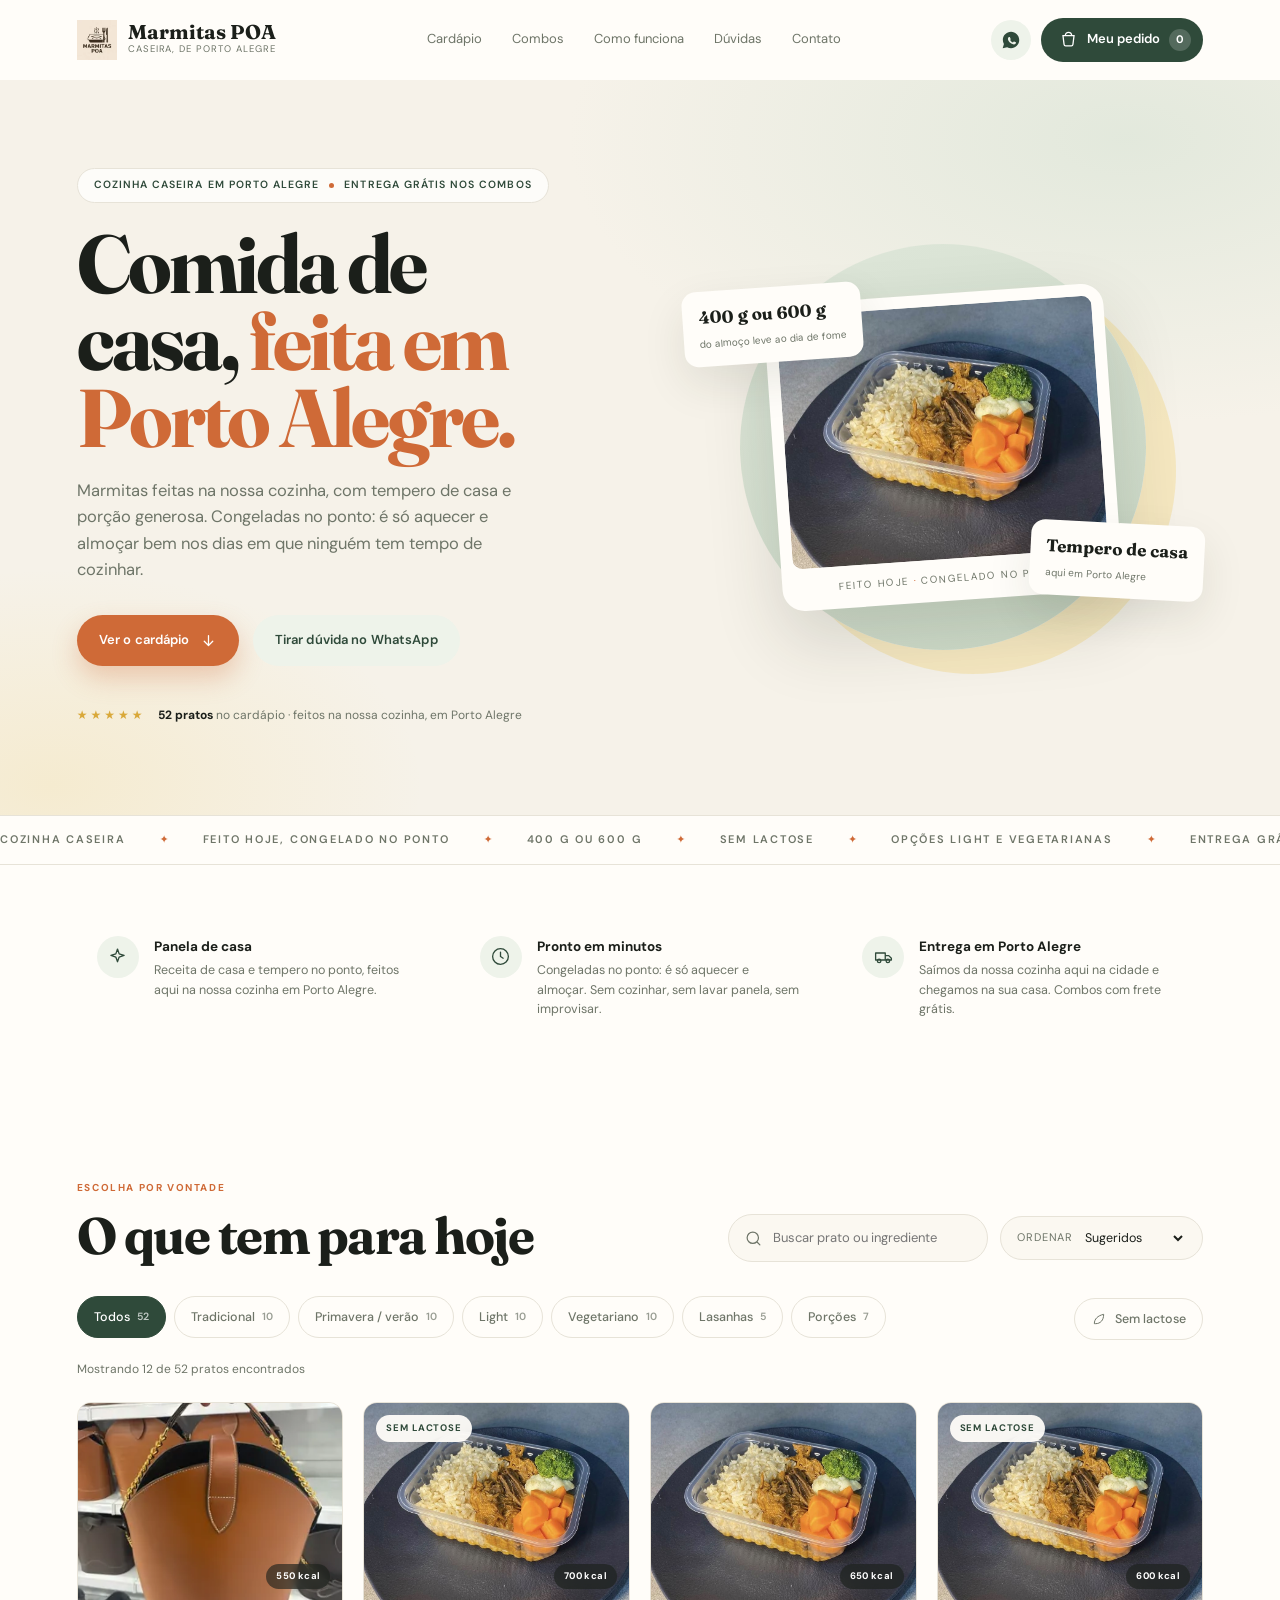
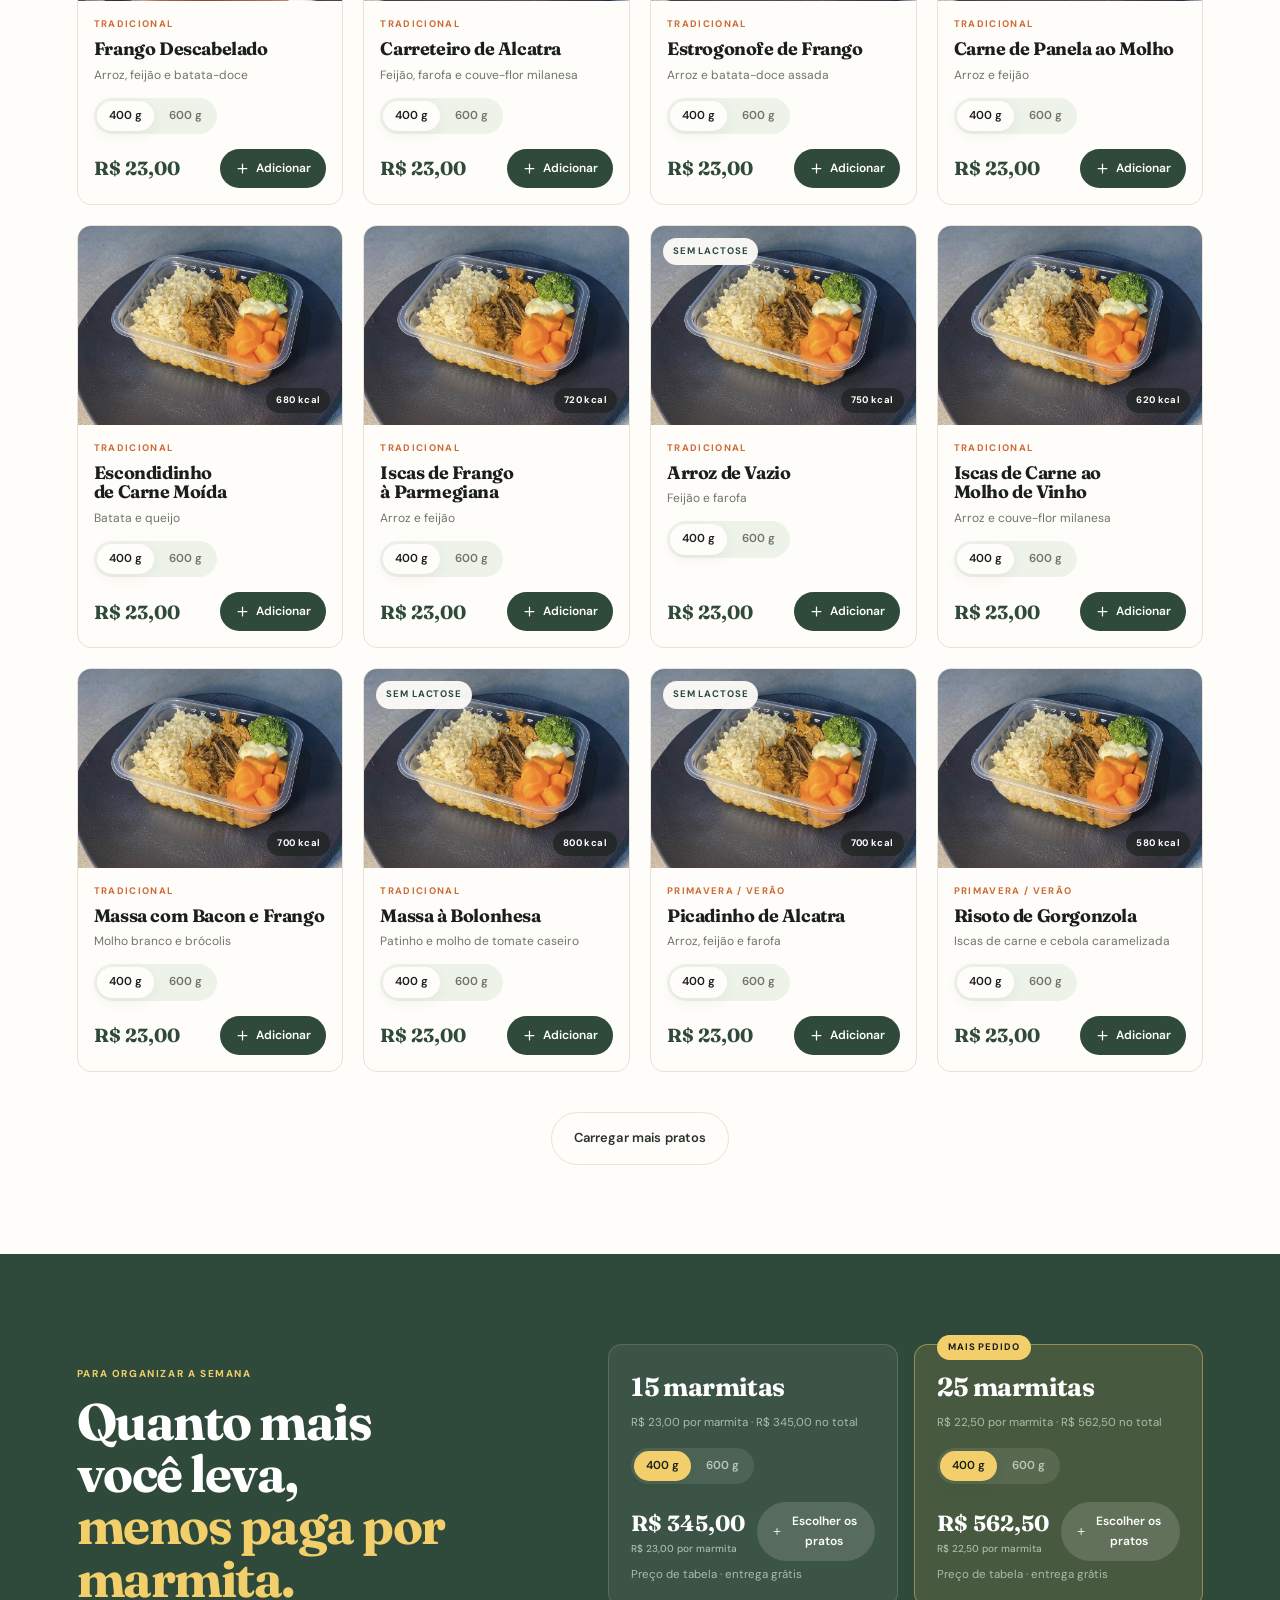
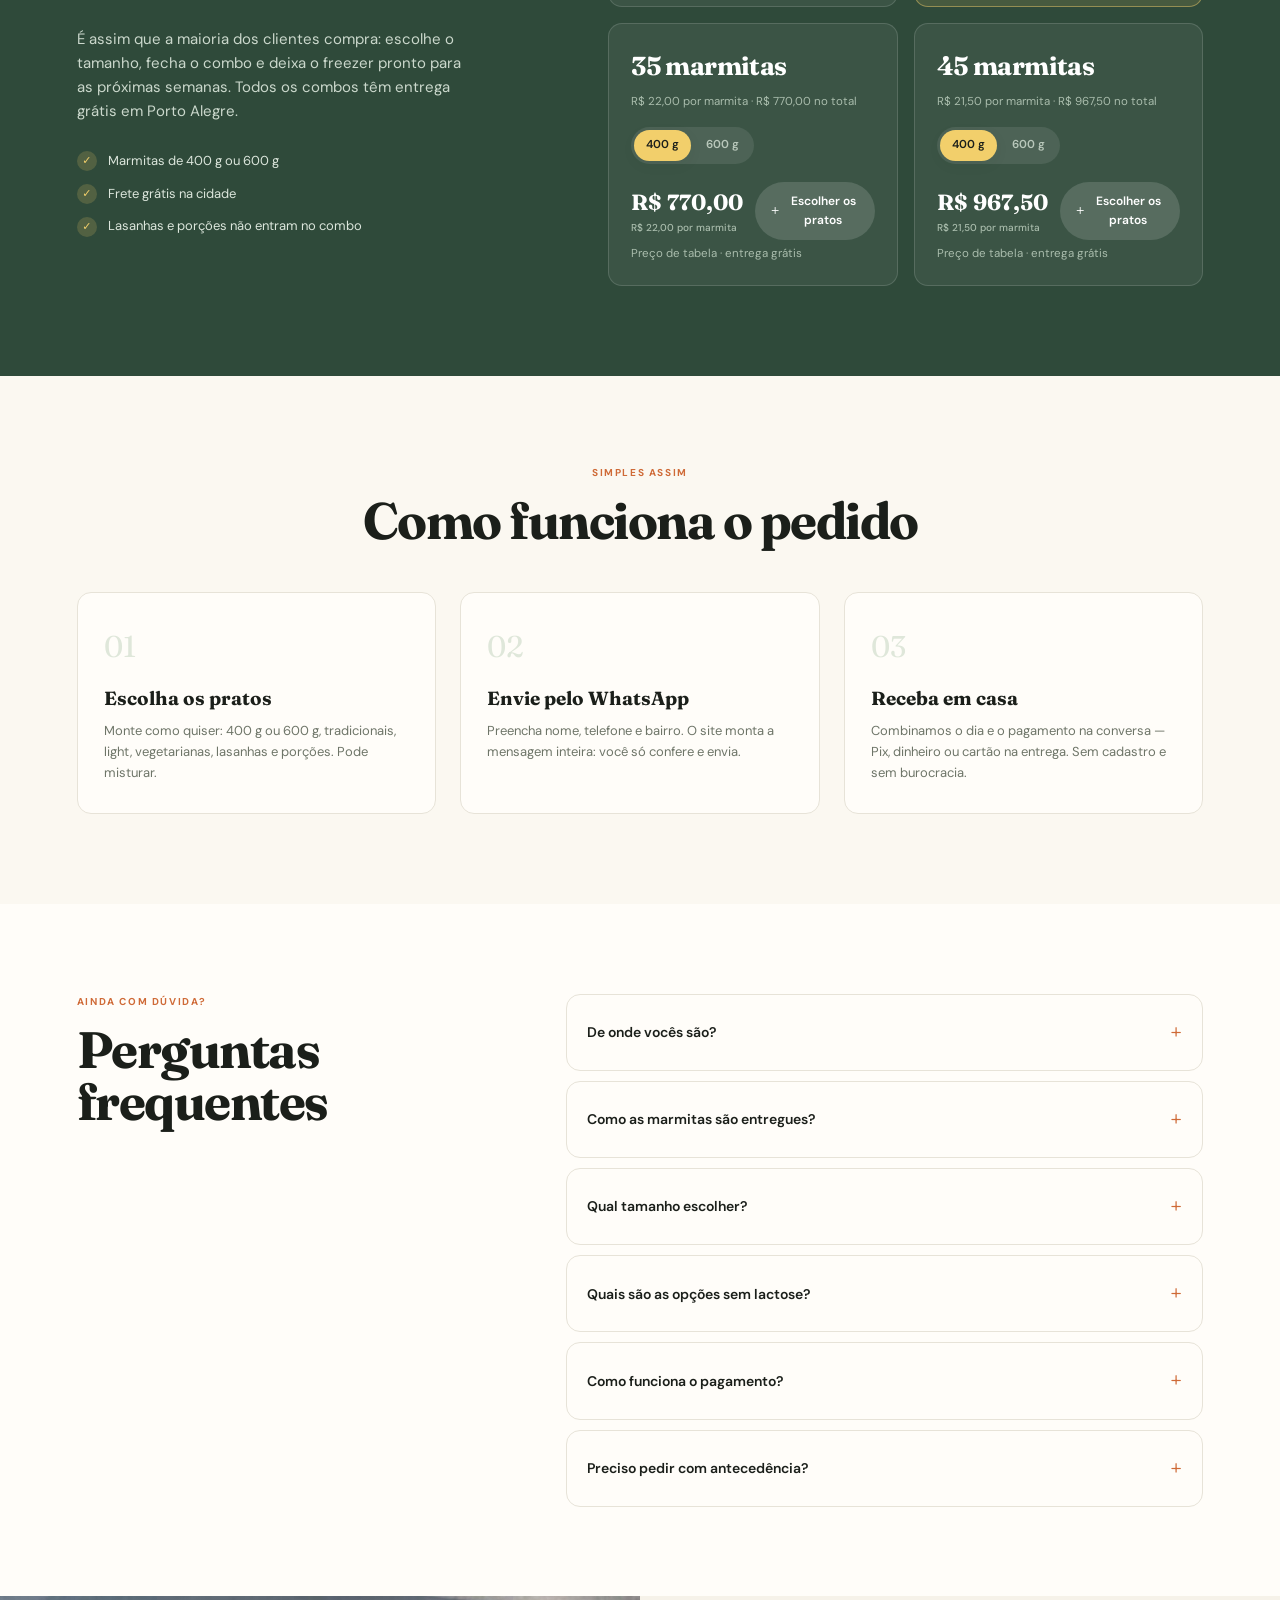
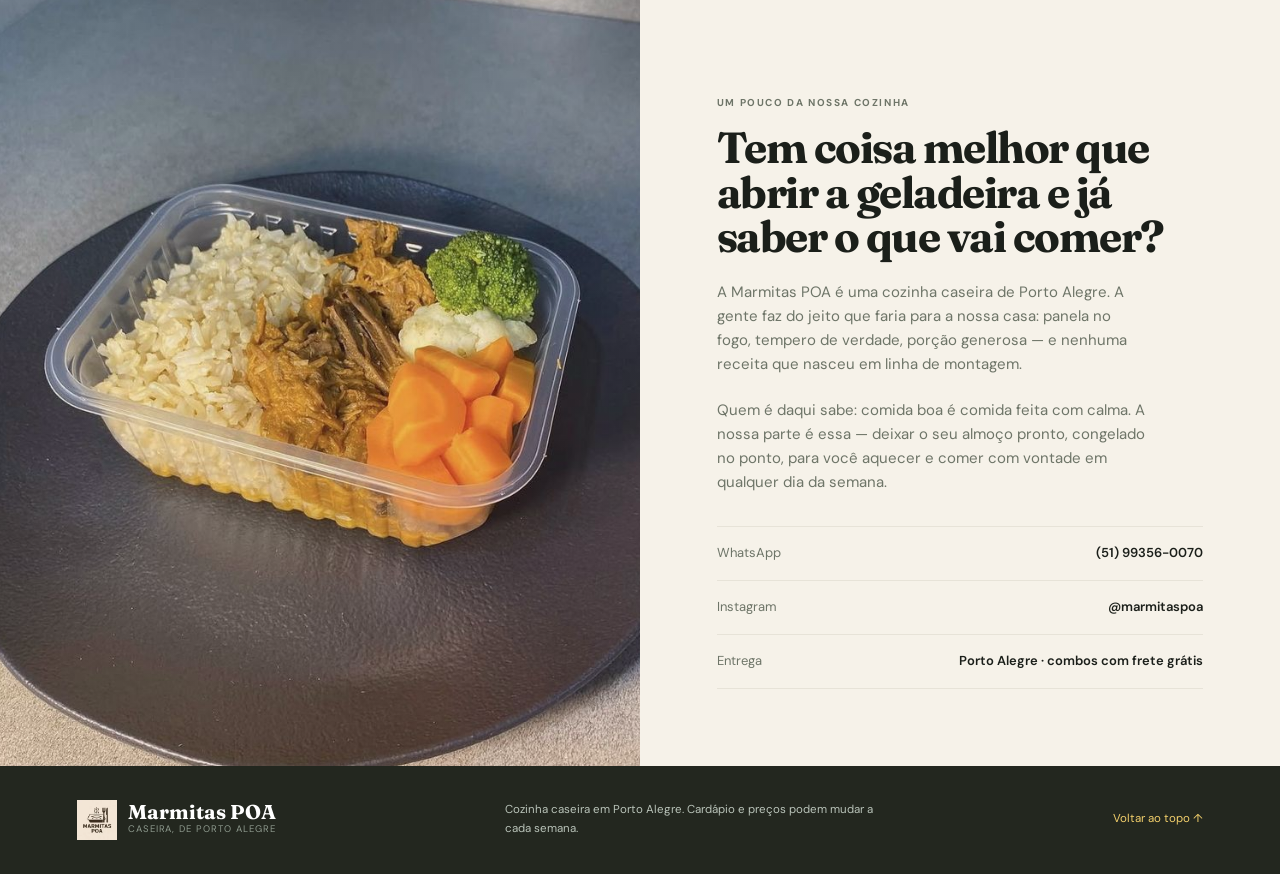
==== index.html @ 8b96847a "first commit" ====
<!doctype html>
<html lang="pt-BR">
  <head>
    <meta charset="UTF-8" />
    <meta name="viewport" content="width=device-width, initial-scale=1.0, viewport-fit=cover" />
    <meta name="theme-color" content="#2f4a3a" />
    <link rel="icon" id="favicon" href="img/favicon.svg" type="image/svg+xml" />
    <meta name="description" content="Marmitas caseiras feitas na nossa cozinha, em Porto Alegre. 52 pratos, 400 g ou 600 g, opções light, vegetarianas e sem lactose. Entrega grátis nos combos." />
    <meta property="og:type" content="website" />
    <meta property="og:title" content="Marmitas POA | Comida caseira feita em Porto Alegre" />
    <meta property="og:description" content="Feito na nossa cozinha, aqui em Porto Alegre. Escolha os pratos, monte o pedido e receba em casa — entrega grátis nos combos." />
    <meta property="og:locale" content="pt_BR" />
    <title>Marmitas POA | Comida caseira feita em Porto Alegre</title>
    <link rel="preconnect" href="https://fonts.googleapis.com" />
    <link rel="preconnect" href="https://fonts.gstatic.com" crossorigin />
    <link href="https://fonts.googleapis.com/css2?family=DM+Sans:wght@400;500;600;700&family=Fraunces:opsz,wght@9..144,500;9..144,600;9..144,700&display=swap" rel="stylesheet" />
    <script>document.documentElement.classList.add("js");</script>
    <link rel="stylesheet" href="styles.css" />
    <script type="application/ld+json">
      {
        "@context": "https://schema.org",
        "@type": "Restaurant",
        "name": "Marmitas POA Delivery",
        "description": "Marmitas caseiras preparadas em Porto Alegre, congeladas no ponto e entregues na cidade. Cardápio com 52 pratos, em porções de 400 g ou 600 g.",
        "servesCuisine": "Comida caseira brasileira",
        "priceRange": "R$ 10 - R$ 60",
        "telephone": "+5551993560070",
        "areaServed": "Porto Alegre",
        "sameAs": ["https://instagram.com/marmitaspoa"],
        "hasMenu": { "@type": "Menu", "name": "Cardápio Marmitas POA" }
      }
    </script>
  </head>
  <body>
    <div class="scroll-progress" aria-hidden="true"><span id="scrollProgress"></span></div>

    <div class="aviso-bar" id="aviso" hidden></div>
    <div class="rascunho-bar" id="rascunho" hidden>Pré-visualizando alterações não publicadas · <a href="admin.html">abrir painel</a></div>

    <header class="topbar" id="topbar">
      <a class="brand" href="#inicio" aria-label="Marmitas POA, início">
        <span class="brand-mark" data-logo>POA</span>
        <span class="brand-text"><strong data-loja-nome>Marmitas</strong><small data-loja-slogan>Caseira, de Porto Alegre</small></span>
      </a>
      <nav class="nav" id="nav" aria-label="Navegação principal">
        <a href="#cardapio">Cardápio</a>
        <a href="#combos">Combos</a>
        <a href="#como-funciona">Como funciona</a>
        <a href="#duvidas">Dúvidas</a>
        <a href="#sobre">Contato</a>
      </nav>
      <div class="top-actions">
        <button class="menu-toggle" id="menuToggle" type="button" aria-label="Abrir menu" aria-expanded="false" aria-controls="mobileNav">
          <span></span><span></span>
        </button>
        <a class="icon-link" data-link-whatsapp href="https://wa.me/5551993560070" target="_blank" rel="noreferrer" aria-label="WhatsApp da Marmitas POA">
          <svg viewBox="0 0 24 24" aria-hidden="true"><path d="M12.04 2C6.6 2 2.2 6.4 2.2 11.84c0 1.74.46 3.44 1.32 4.94L2 22l5.36-1.4a9.8 9.8 0 0 0 4.68 1.2c5.44 0 9.84-4.4 9.84-9.84S17.48 2 12.04 2Zm5.72 13.9c-.24.68-1.4 1.32-1.94 1.38-.54.06-1.02.16-2.86-.66-2.22-.98-3.6-3.3-3.72-3.46-.12-.16-.9-1.28-.9-2.44 0-1.16.6-1.72.82-1.96.22-.24.48-.3.64-.3l.46.02c.16 0 .36-.02.56.44l.76 1.86c.06.14.1.3.02.46l-.34.5c-.1.14-.22.28-.1.5.12.22.54.94 1.16 1.52.8.74 1.46.98 1.68 1.08.22.1.36.08.5-.06.14-.14.6-.7.76-.94.16-.24.32-.2.54-.12l1.78.86c.22.1.38.16.44.26.06.1.06.6-.18 1.16Z"/></svg>
        </a>
        <button class="cart-pill" id="cartButton" type="button" aria-label="Abrir meu pedido">
          <svg viewBox="0 0 24 24" aria-hidden="true"><path d="M5 7h14l-1.4 11.2a2 2 0 0 1-2 1.8H8.4a2 2 0 0 1-2-1.8L5 7Zm3 0a4 4 0 0 1 8 0" fill="none" stroke="currentColor" stroke-width="1.6" stroke-linecap="round"/></svg>
          <span>Meu pedido</span>
          <b id="cartCount" data-empty="true">0</b>
        </button>
      </div>
    </header>

    <div class="overlay" id="menuOverlay" hidden></div>

    <nav class="sheet" id="mobileNav" aria-label="Menu de navegação" hidden>
      <div class="sheet-head">
        <p class="eyebrow">Navegar</p>
        <button class="icon-btn" id="closeMenu" type="button" aria-label="Fechar menu">
          <svg viewBox="0 0 24 24" aria-hidden="true"><path d="M6 6l12 12M18 6 6 18" fill="none" stroke="currentColor" stroke-width="1.8" stroke-linecap="round"/></svg>
        </button>
      </div>
      <a href="#cardapio">Cardápio</a>
      <a href="#combos">Combos</a>
      <a href="#como-funciona">Como funciona</a>
      <a href="#duvidas">Dúvidas</a>
      <a href="#sobre">Contato</a>
      <a class="btn btn-ghost btn-block" data-link-whatsapp href="https://wa.me/5551993560070" target="_blank" rel="noreferrer">Falar no WhatsApp</a>
    </nav>

    <main>
      <section class="hero" id="inicio">
        <div class="hero-copy">
          <p class="chip reveal">Cozinha caseira em Porto Alegre <i></i> Entrega grátis nos combos</p>
          <h1 class="reveal">Comida de casa, <em>feita em Porto Alegre.</em></h1>
          <p class="hero-text reveal">Marmitas feitas na nossa cozinha, com tempero de casa e porção generosa. Congeladas no ponto: é só aquecer e almoçar bem nos dias em que ninguém tem tempo de cozinhar.</p>
          <div class="hero-cta reveal">
            <a class="btn btn-primary" href="#cardapio">Ver o cardápio
              <svg viewBox="0 0 24 24" aria-hidden="true"><path d="M12 5v14m0 0-6-6m6 6 6-6" fill="none" stroke="currentColor" stroke-width="1.8" stroke-linecap="round"/></svg>
            </a>
            <a class="btn btn-ghost" data-link-whatsapp href="https://wa.me/5551993560070" target="_blank" rel="noreferrer">Tirar dúvida no WhatsApp</a>
          </div>
          <div class="trust reveal">
            <span class="stars" aria-hidden="true">★★★★★</span>
            <span><b>52 pratos</b> no cardápio · feitos na nossa cozinha, em Porto Alegre</span>
          </div>
        </div>

        <div class="hero-art reveal" id="heroArt">
          <div class="art-halo" aria-hidden="true"></div>
          <div class="art-card">
            <img class="art-photo" src="img/marmita-padrao.jpg" width="861" height="900" fetchpriority="high" decoding="async"
              alt="Marmita caseira com arroz, carne desfiada ao molho e legumes no pote" />
            <p class="art-caption">Feito hoje <span>·</span> congelado no ponto</p>
          </div>
          <div class="float float-a"><b>400 g ou 600 g</b><small>do almoço leve ao dia de fome</small></div>
          <div class="float float-b"><b>Tempero de casa</b><small>aqui em Porto Alegre</small></div>
        </div>
      </section>

      <div class="marquee" aria-hidden="true">
        <div class="marquee-track" id="marqueeTrack"></div>
      </div>

      <section class="perks" aria-label="Diferenciais">
        <article class="perk reveal">
          <span class="perk-icon"><svg viewBox="0 0 24 24" aria-hidden="true"><path d="M12 3.5 13.9 9l5.6 1.8-5.6 1.8L12 18l-1.9-5.4L4.5 10.8 10.1 9 12 3.5Z" fill="none" stroke="currentColor" stroke-width="1.5" stroke-linejoin="round"/></svg></span>
          <div><h3>Panela de casa</h3><p>Receita de casa e tempero no ponto, feitos aqui na nossa cozinha em Porto Alegre.</p></div>
        </article>
        <article class="perk reveal">
          <span class="perk-icon"><svg viewBox="0 0 24 24" aria-hidden="true"><path d="M12 7v5l3 2M12 3a9 9 0 1 0 0 18 9 9 0 0 0 0-18Z" fill="none" stroke="currentColor" stroke-width="1.5" stroke-linecap="round"/></svg></span>
          <div><h3>Pronto em minutos</h3><p>Congeladas no ponto: é só aquecer e almoçar. Sem cozinhar, sem lavar panela, sem improvisar.</p></div>
        </article>
        <article class="perk reveal">
          <span class="perk-icon"><svg viewBox="0 0 24 24" aria-hidden="true"><path d="M3 8h11v8H3V8Zm11 3h4l3 3v2h-7v-5ZM7 19a2 2 0 1 0 0-4 2 2 0 0 0 0 4Zm10 0a2 2 0 1 0 0-4 2 2 0 0 0 0 4Z" fill="none" stroke="currentColor" stroke-width="1.5" stroke-linejoin="round"/></svg></span>
          <div><h3>Entrega em Porto Alegre</h3><p>Saímos da nossa cozinha aqui na cidade e chegamos na sua casa. Combos com frete grátis.</p></div>
        </article>
      </section>

      <section class="menu" id="cardapio">
        <div class="section-head">
          <div class="section-title reveal">
            <p class="eyebrow">Escolha por vontade</p>
          <h2>O que tem para hoje</h2>
          </div>
          <div class="tools reveal">
            <label class="search">
              <svg viewBox="0 0 24 24" aria-hidden="true"><path d="M11 19a8 8 0 1 0 0-16 8 8 0 0 0 0 16Zm6-2 4 4" fill="none" stroke="currentColor" stroke-width="1.7" stroke-linecap="round"/></svg>
              <input id="searchInput" type="search" placeholder="Buscar prato ou ingrediente" aria-label="Buscar prato ou ingrediente" autocomplete="off" />
            </label>
            <label class="select">
              <span>Ordenar</span>
              <select id="sortSelect" aria-label="Ordenar cardápio">
                <option value="padrao">Sugeridos</option>
                <option value="preco-asc">Menor preço</option>
                <option value="preco-desc">Maior preço</option>
                <option value="kcal-asc">Menos calorias</option>
                <option value="nome">Nome A-Z</option>
              </select>
            </label>
          </div>
        </div>

        <div class="filters reveal">
          <div class="filter-chips" id="filters" role="group" aria-label="Filtrar por categoria"></div>
          <button class="chip-toggle" id="lactoseToggle" type="button" aria-pressed="false">
            <svg viewBox="0 0 24 24" aria-hidden="true"><path d="M5 19c0-7 5-12 14-14 0 9-5 14-12 14H5Z" fill="none" stroke="currentColor" stroke-width="1.5" stroke-linejoin="round"/></svg>
            Sem lactose
          </button>
        </div>

        <p class="results" id="resultCount" aria-live="polite"></p>
        <div class="menu-grid" id="menuGrid"></div>

        <div class="empty" id="emptyState" hidden>
          <h3>Nada por aqui ainda</h3>
          <p>Não encontramos esse prato. Tente outro ingrediente ou volte para o cardápio completo.</p>
          <button class="btn btn-ghost" id="clearFilters" type="button">Limpar filtros</button>
        </div>

        <div class="load-more-wrap">
          <button class="btn btn-outline" id="loadMore" type="button" hidden>Carregar mais pratos</button>
        </div>
      </section>

      <section class="combos" id="combos">
        <div class="combo-intro reveal">
          <p class="eyebrow">Para organizar a semana</p>
          <h2>Quanto mais você leva,<br /><em>menos paga por marmita.</em></h2>
          <p>É assim que a maioria dos clientes compra: escolhe o tamanho, fecha o combo e deixa o freezer pronto para as próximas semanas. Todos os combos têm entrega grátis em Porto Alegre.</p>
          <ul class="combo-notes">
            <li>Marmitas de 400 g ou 600 g</li>
            <li>Frete grátis na cidade</li>
            <li>Lasanhas e porções não entram no combo</li>
          </ul>
        </div>
        <div class="combo-list" id="comboList"></div>
      </section>

      <section class="steps" id="como-funciona">
        <div class="section-title center reveal"><p class="eyebrow">Simples assim</p><h2>Como funciona o pedido</h2></div>
        <div class="step-grid">
          <article class="step reveal"><span class="step-num">01</span><h3>Escolha os pratos</h3><p>Monte como quiser: 400 g ou 600 g, tradicionais, light, vegetarianas, lasanhas e porções. Pode misturar.</p></article>
          <article class="step reveal"><span class="step-num">02</span><h3>Envie pelo WhatsApp</h3><p>Preencha nome, telefone e bairro. O site monta a mensagem inteira: você só confere e envia.</p></article>
          <article class="step reveal"><span class="step-num">03</span><h3>Receba em casa</h3><p>Combinamos o dia e o pagamento na conversa — Pix, dinheiro ou cartão na entrega. Sem cadastro e sem burocracia.</p></article>
        </div>
      </section>

      <section class="faq" id="duvidas">
        <div class="section-title reveal"><p class="eyebrow">Ainda com dúvida?</p><h2>Perguntas frequentes</h2></div>
        <div class="faq-list">
          <details class="faq-item reveal"><summary>De onde vocês são?</summary><p>De Porto Alegre. A cozinha é caseira e fica aqui na cidade: as marmitas saem das nossas panelas, são porcionadas à mão e congeladas no ponto. Quem entrega é a gente mesmo.</p></details>
          <details class="faq-item reveal"><summary>Como as marmitas são entregues?</summary><p>Congeladas, para durarem mais tempo na sua geladeira. A entrega é feita em Porto Alegre: os combos têm frete grátis e, nos pedidos avulsos, a taxa é confirmada pelo WhatsApp conforme o bairro.</p></details>
          <details class="faq-item reveal"><summary>Qual tamanho escolher?</summary><p>A pequena tem 400 g e a grande 600 g. As calorias de cada prato estão no cardápio para ajudar na escolha do dia.</p></details>
          <details class="faq-item reveal"><summary>Quais são as opções sem lactose?</summary><p>Vários pratos são marcados como sem lactose no cardápio. Use o filtro “Sem lactose” na seção do cardápio para ver apenas essas opções.</p></details>
          <details class="faq-item reveal"><summary>Como funciona o pagamento?</summary><p>Você combina direto no WhatsApp. Aceitamos Pix, dinheiro e cartão na entrega, conforme disponibilidade no dia.</p></details>
          <details class="faq-item reveal"><summary>Preciso pedir com antecedência?</summary><p>Sim, o pedido é confirmado pelo WhatsApp com a data de entrega disponível. Fale com a gente para saber o prazo atual.</p></details>
        </div>
      </section>

      <section class="about" id="sobre">
        <div class="about-visual reveal" role="img" aria-label="Marmita caseira preparada na nossa cozinha, em Porto Alegre"></div>
        <div class="about-copy">
          <p class="eyebrow reveal">Um pouco da nossa cozinha</p>
          <h2 class="reveal">Tem coisa melhor que abrir a geladeira e já saber o que vai comer?</h2>
          <p class="reveal">A Marmitas POA é uma cozinha caseira de Porto Alegre. A gente faz do jeito que faria para a nossa casa: panela no fogo, tempero de verdade, porção generosa — e nenhuma receita que nasceu em linha de montagem.</p>
          <p class="reveal">Quem é daqui sabe: comida boa é comida feita com calma. A nossa parte é essa — deixar o seu almoço pronto, congelado no ponto, para você aquecer e comer com vontade em qualquer dia da semana.</p>
          <div class="contact-list reveal">
            <a data-link-whatsapp href="https://wa.me/5551993560070" target="_blank" rel="noreferrer"><span>WhatsApp</span><b>(51) 99356-0070</b></a>
            <a data-link-instagram href="https://instagram.com/marmitaspoa" target="_blank" rel="noreferrer"><span>Instagram</span><b>@marmitaspoa</b></a>
            <a href="#cardapio"><span>Entrega</span><b>Porto Alegre · combos com frete grátis</b></a>
          </div>
        </div>
      </section>
    </main>

    <footer class="site-footer">
      <div class="brand">
        <span class="brand-mark" data-logo>POA</span>
        <span class="brand-text"><strong data-loja-nome>Marmitas</strong><small data-loja-slogan>Caseira, de Porto Alegre</small></span>
      </div>
      <p>Cozinha caseira em Porto Alegre. Cardápio e preços podem mudar a cada semana.</p>
      <div class="footer-links"><a href="#inicio">Voltar ao topo ↑</a></div>
    </footer>

    <div class="mobile-bar" id="mobileBar" hidden>
      <div class="bar-info"><small id="barCount">0 itens</small><b id="barTotal">R$ 0,00</b></div>
      <button class="btn btn-primary" id="barButton" type="button">Ver pedido</button>
    </div>

    <div class="overlay" id="overlay" hidden></div>

    <aside class="drawer" id="cartDrawer" aria-label="Meu pedido" aria-modal="true" role="dialog" hidden>
      <header class="drawer-head">
        <div><p class="eyebrow">Seu pedido</p><h2>Vai dar bom.</h2></div>
        <button class="icon-btn" id="closeCart" type="button" aria-label="Fechar pedido">
          <svg viewBox="0 0 24 24" aria-hidden="true"><path d="M6 6l12 12M18 6 6 18" fill="none" stroke="currentColor" stroke-width="1.8" stroke-linecap="round"/></svg>
        </button>
      </header>

      <div class="drawer-body">
        <div class="cart-items" id="cartItems"></div>

        <form class="checkout" id="checkoutForm" novalidate>
          <p class="checkout-title">Seus dados para entrega</p>
          <div class="field">
            <label for="fieldName">Nome</label>
            <input id="fieldName" name="name" type="text" placeholder="Como podemos te chamar?" autocomplete="name" />
            <small class="field-error" data-error-for="fieldName"></small>
          </div>
          <div class="field">
            <label for="fieldPhone">WhatsApp</label>
            <input id="fieldPhone" name="phone" type="tel" inputmode="numeric" placeholder="(51) 99999-9999" autocomplete="tel" maxlength="15" />
            <small class="field-error" data-error-for="fieldPhone"></small>
          </div>
          <div class="field-row">
            <div class="field">
              <label for="fieldNeighborhood">Bairro</label>
              <input id="fieldNeighborhood" name="neighborhood" type="text" placeholder="Centro" autocomplete="address-level3" />
              <small class="field-error" data-error-for="fieldNeighborhood"></small>
            </div>
            <div class="field">
              <label for="fieldAddress">Endereço <span>(opcional)</span></label>
              <input id="fieldAddress" name="address" type="text" placeholder="Rua e número" autocomplete="street-address" />
            </div>
          </div>
          <div class="field">
            <label for="fieldNotes">Observações <span>(opcional)</span></label>
            <textarea id="fieldNotes" name="notes" rows="2" placeholder="Trocar algum acompanhamento, ponto da carne, data desejada..."></textarea>
          </div>
        </form>

        <div class="coupon">
          <label for="couponInput">Cupom de desconto</label>
          <div class="coupon-row">
            <input id="couponInput" type="text" placeholder="Código do cupom" autocomplete="off" />
            <button class="btn btn-ghost" id="applyCoupon" type="button">Aplicar</button>
          </div>
          <small class="coupon-feedback" id="couponFeedback" role="status"></small>
        </div>
      </div>

      <footer class="drawer-foot">
        <dl class="summary">
          <div><dt>Subtotal</dt><dd id="cartSubtotal">R$ 0,00</dd></div>
          <div><dt>Entrega</dt><dd id="cartShipping">Porto Alegre</dd></div>
          <div class="summary-total"><dt>Total</dt><dd id="cartTotal">R$ 0,00</dd></div>
        </dl>
        <div class="discounts" id="cartDiscounts" hidden></div>
        <p class="shipping-hint" id="shippingHint"></p>
        <p class="minimum-hint" id="minimumHint" hidden></p>
        <button class="btn btn-primary btn-block" id="sendOrder" type="button">Enviar pedido no WhatsApp</button>
        <div class="drawer-foot-links">
          <button id="repeatOrder" type="button" hidden>Repetir último pedido</button>
          <button id="clearOrder" type="button">Limpar pedido</button>
        </div>
        <small class="drawer-note">Você confere tudo na conversa antes de fechar. Nenhum pagamento acontece no site.</small>
      </footer>
    </aside>

    <div class="overlay" id="comboOverlay" hidden></div>

    <aside class="combo-modal" id="comboModal" role="dialog" aria-modal="true" aria-labelledby="comboTitle" hidden>
      <header class="combo-head">
        <div>
          <p class="eyebrow">Escolha os pratos</p>
          <h2 id="comboTitle">Combo</h2>
        </div>
        <button class="icon-btn" id="closeCombo" type="button" aria-label="Fechar a escolha dos pratos">
          <svg viewBox="0 0 24 24" aria-hidden="true"><path d="M6 6l12 12M18 6 6 18" fill="none" stroke="currentColor" stroke-width="1.8" stroke-linecap="round"/></svg>
        </button>
      </header>

      <div class="combo-progress">
        <div class="combo-bar"><span id="comboBar"></span></div>
        <p id="comboStatus" aria-live="polite"></p>
      </div>

      <div class="combo-tools">
        <label class="search">
          <svg viewBox="0 0 24 24" aria-hidden="true"><path d="M11 19a8 8 0 1 0 0-16 8 8 0 0 0 0 16Zm6-2 4 4" fill="none" stroke="currentColor" stroke-width="1.7" stroke-linecap="round"/></svg>
          <input id="comboSearch" type="search" placeholder="Buscar prato do combo" aria-label="Buscar prato do combo" autocomplete="off" />
        </label>
        <div class="combo-chips" id="comboFilters" role="group" aria-label="Filtrar pratos do combo"></div>
      </div>

      <div class="combo-items" id="comboDishes"></div>

      <footer class="picker-foot">
        <div class="combo-resumo">
          <strong id="comboCount">0 de 0</strong>
          <small id="comboHint"></small>
        </div>
        <div class="combo-acoes">
          <button class="btn btn-ghost" id="comboClear" type="button">Limpar</button>
          <button class="btn btn-primary" id="comboConfirm" type="button" disabled>Adicionar ao pedido</button>
        </div>
      </footer>
    </aside>

    <div class="toasts" id="toasts" role="status" aria-live="polite"></div>

    <script src="dados.js" defer></script>
    <script src="script.js" defer></script>
  </body>
</html>
---- styles.css ----
/* ==========================================================================
   Marmitas POA — folha de estilo
   1. Tokens        6. Cardápio       11. Rodapé
   2. Base          7. Combos         12. Barra mobile
   3. Componentes   8. Como funciona  13. Carrinho
   4. Topbar/Hero   9. Dúvidas        14. Toasts
   5. Faixa/Perks  10. Sobre          15. Movimento/Responsivo
   ========================================================================== */

/* 1. Tokens ================================================================ */
:root {
  --ink: #1b1f1a;
  --ink-2: #2c332b;
  --muted: #6e7568;
  --cream: #f6f2e9;
  --cream-2: #fbf8f1;
  --paper: #fffdf9;
  --green: #2f4a3a;
  --green-2: #3c5c48;
  --sage: #dfe7da;
  --sage-2: #eef3ea;
  --orange: #cf6a37;
  --orange-2: #b8562a;
  --yellow: #f2cf6b;
  --line: #e7e3d8;
  --radius: 14px;
  --radius-lg: 22px;
  --radius-pill: 999px;
  --shadow-sm: 0 4px 14px rgba(35, 45, 32, 0.06);
  --shadow: 0 18px 44px rgba(35, 45, 32, 0.1);
  --shadow-lg: 0 30px 70px rgba(35, 45, 32, 0.16);
  --display: "Fraunces", Georgia, serif;
  --body: "DM Sans", system-ui, sans-serif;
  --pad-x: clamp(20px, 6vw, 84px);
  --ease: cubic-bezier(0.2, 0.7, 0.3, 1);
}

/* 2. Base ================================================================== */
* { box-sizing: border-box; }
[hidden] { display: none !important; }

html { scroll-behavior: smooth; -webkit-text-size-adjust: 100%; max-width: 100%; }
html.is-locked { overflow: hidden; }

body {
  margin: 0;
  max-width: 100%;
  overflow-x: clip;
  background: var(--paper);
  color: var(--ink);
  font-family: var(--body);
  font-size: 15px;
  line-height: 1.6;
  -webkit-font-smoothing: antialiased;
}

/* âncoras não ficam escondidas atrás do topbar fixo */
section[id], main > [id] { scroll-margin-top: 78px; }

h1, h2, h3 { font-family: var(--display); font-weight: 700; text-wrap: balance; margin: 0; }
p { margin: 0; }
img, svg { display: block; max-width: 100%; }
a { color: inherit; text-decoration: none; }
button, input, select, textarea { font: inherit; color: inherit; }
button { border: 0; background: none; cursor: pointer; }
ul { margin: 0; padding: 0; list-style: none; }

:focus-visible { outline: 2px solid var(--orange); outline-offset: 3px; border-radius: 4px; }

/* 3. Componentes =========================================================== */
.eyebrow {
  font-size: 10px;
  font-weight: 700;
  letter-spacing: 0.16em;
  text-transform: uppercase;
  color: var(--orange);
  margin-bottom: 14px;
}
.eyebrow i { display: inline-block; width: 22px; border-top: 1px solid currentColor; vertical-align: middle; margin: 0 8px; }

h2 { font-size: clamp(32px, 4vw, 54px); line-height: 1.02; letter-spacing: -1.5px; }
em { font-style: normal; color: var(--orange); }

.btn {
  display: inline-flex;
  align-items: center;
  justify-content: center;
  gap: 10px;
  padding: 15px 22px;
  border-radius: var(--radius-pill);
  font-size: 13px;
  font-weight: 600;
  letter-spacing: 0.01em;
  transition: transform 0.22s var(--ease), background 0.22s var(--ease), box-shadow 0.22s var(--ease), color 0.22s;
}
.btn svg { width: 17px; height: 17px; }
.btn:hover { transform: translateY(-2px); }
.btn:active { transform: translateY(0); }

.btn-primary { background: var(--orange); color: #fff; box-shadow: 0 12px 26px rgba(207, 106, 55, 0.3); }
.btn-primary:hover { background: var(--orange-2); box-shadow: 0 16px 32px rgba(207, 106, 55, 0.36); }
.btn-ghost { background: var(--sage-2); color: var(--green); }
.btn-ghost:hover { background: var(--sage); }
.btn-outline { background: transparent; border: 1px solid var(--line); color: var(--ink-2); }
.btn-outline:hover { border-color: var(--green); color: var(--green); }
.btn-block { width: 100%; }

/* 4. Topbar e Hero ========================================================= */
.scroll-progress { position: fixed; inset: 0 0 auto; height: 2px; background: transparent; z-index: 60; }
.scroll-progress span { display: block; height: 100%; width: 0; background: var(--orange); transition: width 0.1s linear; }

.topbar {
  position: sticky;
  top: 0;
  z-index: 50;
  height: 80px;
  display: flex;
  align-items: center;
  justify-content: space-between;
  gap: 20px;
  padding: 0 var(--pad-x);
  background: var(--paper);
  border-bottom: 1px solid transparent;
  transition: height 0.25s var(--ease), background 0.25s, border-color 0.25s, box-shadow 0.25s;
}
.topbar.is-scrolled {
  height: 66px;
  background: rgba(255, 253, 249, 0.88);
  backdrop-filter: blur(14px);
  border-color: var(--line);
  box-shadow: 0 8px 26px rgba(35, 45, 32, 0.06);
}

.brand { display: flex; align-items: center; gap: 11px; }
.brand-mark {
  display: grid;
  place-items: center;
  width: 40px;
  height: 40px;
  border-radius: 50%;
  background: var(--orange);
  color: #fff;
  font-size: 12px;
  font-weight: 700;
  letter-spacing: -0.5px;
}
.brand-text strong { display: block; font-family: var(--display); font-size: 20px; line-height: 1; }
.brand-text small { display: block; font-size: 9.5px; letter-spacing: 0.1em; text-transform: uppercase; color: var(--muted); }

/* Logo do restaurante enviada no painel: sem o círculo laranja, encaixando no espaço */
.brand-mark.tem-logo { background: transparent; }
.brand-logo { display: block; width: 100%; height: 100%; object-fit: contain; }

.nav { display: flex; gap: 30px; font-size: 13px; color: var(--muted); }
.nav a { position: relative; padding: 4px 0; transition: color 0.2s; }
.nav a::after {
  content: "";
  position: absolute;
  left: 0; bottom: 0;
  height: 1px; width: 0;
  background: var(--orange);
  transition: width 0.28s var(--ease);
}
.nav a:hover, .nav a.is-active { color: var(--ink); }
.nav a:hover::after, .nav a.is-active::after { width: 100%; }

.top-actions { display: flex; align-items: center; gap: 10px; }
.icon-link {
  display: grid;
  place-items: center;
  width: 40px; height: 40px;
  border-radius: 50%;
  background: var(--sage-2);
  color: var(--green);
  transition: background 0.2s, transform 0.2s;
}
.icon-link svg { width: 20px; height: 20px; fill: var(--green); }
.icon-link:hover { background: var(--sage); transform: translateY(-2px); }

.cart-pill {
  display: flex;
  align-items: center;
  gap: 9px;
  padding: 11px 12px 11px 18px;
  border-radius: var(--radius-pill);
  background: var(--green);
  color: #fff;
  font-size: 13px;
  font-weight: 600;
  transition: background 0.2s, transform 0.2s;
}
.cart-pill:hover { background: var(--green-2); transform: translateY(-2px); }
.cart-pill svg { width: 19px; height: 19px; }
.cart-pill b {
  display: grid;
  place-items: center;
  min-width: 22px; height: 22px;
  padding: 0 5px;
  border-radius: var(--radius-pill);
  background: var(--yellow);
  color: var(--ink);
  font-size: 11px;
  transition: transform 0.3s var(--ease);
}
.cart-pill b[data-empty="true"] { background: rgba(255, 255, 255, 0.18); color: #fff; }
.cart-pill b.is-bump { animation: bump 0.45s var(--ease); }

/* Menu mobile (bottom sheet) ------------------------------------------------ */
.menu-toggle {
  display: none;
  place-items: center;
  width: 44px;
  height: 44px;
  border-radius: 50%;
  background: var(--cream-2);
  border: 1px solid var(--line);
}
.menu-toggle span { display: block; width: 16px; height: 2px; border-radius: 2px; background: var(--ink-2); transition: transform 0.25s var(--ease); }
.menu-toggle span + span { margin-top: 5px; }
.menu-toggle.is-open span:first-child { transform: translateY(3.5px) rotate(45deg); }
.menu-toggle.is-open span:last-child { transform: translateY(-3.5px) rotate(-45deg); }

.sheet {
  position: fixed;
  z-index: 85;
  left: 0;
  right: 0;
  bottom: 0;
  padding: 20px var(--pad-x) calc(24px + env(safe-area-inset-bottom));
  background: var(--paper);
  border-radius: var(--radius-lg) var(--radius-lg) 0 0;
  box-shadow: 0 -18px 60px rgba(20, 25, 20, 0.28);
  animation: sheet-up 0.3s var(--ease);
}
.sheet-head { display: flex; align-items: center; justify-content: space-between; margin-bottom: 6px; }
.sheet-head .eyebrow { margin: 0; }
.sheet a:not(.btn) {
  display: flex;
  align-items: center;
  justify-content: space-between;
  min-height: 54px;
  border-bottom: 1px solid var(--line);
  font-size: 16.5px;
  font-weight: 600;
}
.sheet a:not(.btn)::after { content: "→"; color: var(--orange); }
.sheet .btn { margin-top: 18px; }

.hero {
  position: relative;
  display: grid;
  grid-template-columns: 1.02fr 0.98fr;
  align-items: center;
  gap: clamp(30px, 5vw, 70px);
  padding: clamp(48px, 7vw, 88px) var(--pad-x) clamp(56px, 7vw, 96px);
  background:
    radial-gradient(900px 460px at 88% 8%, rgba(223, 231, 218, 0.85), transparent 62%),
    radial-gradient(620px 360px at 4% 96%, rgba(242, 207, 107, 0.2), transparent 60%),
    var(--cream);
  overflow: hidden;
}
.hero-copy { max-width: 600px; }

.chip {
  display: inline-flex;
  align-items: center;
  gap: 10px;
  padding: 8px 16px;
  border-radius: var(--radius-pill);
  background: rgba(255, 255, 255, 0.75);
  border: 1px solid var(--line);
  font-size: 10.5px;
  font-weight: 600;
  letter-spacing: 0.1em;
  text-transform: uppercase;
  color: var(--green);
  margin-bottom: 22px;
}
.chip i { width: 5px; height: 5px; border-radius: 50%; background: var(--orange); }

.hero h1 {
  font-size: clamp(46px, 6.4vw, 86px);
  line-height: 0.94;
  letter-spacing: -3px;
  margin-bottom: 22px;
}
.hero-text { max-width: 440px; font-size: 16.5px; color: var(--muted); }
.hero-cta { display: flex; flex-wrap: wrap; align-items: center; gap: 14px; margin-top: 32px; }
.trust { display: flex; align-items: center; gap: 12px; margin-top: 40px; font-size: 12px; color: var(--muted); }
.trust b { color: var(--ink); }
.stars { letter-spacing: 3px; color: #d9a839; font-size: 12px; }

.hero-art { position: relative; min-height: 420px; display: grid; place-items: center; will-change: transform; }
.art-halo {
  position: absolute;
  width: min(420px, 78%);
  aspect-ratio: 1;
  border-radius: 50%;
  background: linear-gradient(150deg, var(--sage), #cbd9c6);
  box-shadow: 30px 24px 0 rgba(242, 207, 107, 0.32);
}
.art-card {
  position: relative;
  z-index: 2;
  width: min(340px, 86%);
  padding: 12px 12px 14px;
  border-radius: var(--radius-lg);
  background: var(--paper);
  box-shadow: var(--shadow-lg);
  transform: rotate(-4deg);
  transition: transform 0.5s var(--ease);
}
.hero-art:hover .art-card { transform: rotate(-1.5deg) translateY(-6px); }

.art-photo {
  display: block;
  width: 100%;
  height: auto; /* sem isto, o atributo height da tag img vira a altura usada */
  aspect-ratio: 5 / 4;
  object-fit: cover;
  border-radius: calc(var(--radius-lg) - 12px);
  background: var(--sage-2);
}

.art-caption { margin-top: 12px; text-align: center; font-size: 10px; letter-spacing: 0.14em; text-transform: uppercase; color: var(--muted); }
.art-caption span { color: var(--orange); }

.float {
  position: absolute;
  z-index: 3;
  padding: 12px 16px;
  border-radius: var(--radius);
  background: var(--paper);
  box-shadow: var(--shadow);
  animation: float 6s ease-in-out infinite;
}
.float b { display: block; font-family: var(--display); font-size: 17px; }
.float small { font-size: 10px; color: var(--muted); }
.float-a { left: 0; top: 12%; transform: rotate(-4deg); }
.float-b { right: 0; bottom: 14%; animation-delay: 1.4s; transform: rotate(3deg); }

/* 5. Faixa e Perks ========================================================= */
.marquee {
  border-block: 1px solid var(--line);
  background: var(--paper);
  overflow: hidden;
  padding: 15px 0;
}
.marquee-track { display: flex; gap: 34px; width: max-content; animation: marquee 42s linear infinite; }
.marquee-item {
  display: flex;
  align-items: center;
  gap: 34px;
  font-size: 11px;
  font-weight: 600;
  letter-spacing: 0.16em;
  text-transform: uppercase;
  color: var(--muted);
  white-space: nowrap;
}
.marquee-item::after { content: "✦"; color: var(--orange); letter-spacing: 0; }

.perks {
  display: grid;
  grid-template-columns: repeat(3, 1fr);
  gap: 22px;
  padding: clamp(34px, 4vw, 52px) var(--pad-x);
}
.perk { display: flex; gap: 15px; align-items: flex-start; padding: 20px; border-radius: var(--radius); transition: background 0.25s, transform 0.25s; }
.perk:hover { background: var(--cream-2); transform: translateY(-3px); }
.perk-icon {
  flex: none;
  display: grid;
  place-items: center;
  width: 42px; height: 42px;
  border-radius: 50%;
  background: var(--sage-2);
  color: var(--green);
}
.perk-icon svg { width: 21px; height: 21px; }
.perk h3 { font-family: var(--body); font-size: 13.5px; font-weight: 700; margin-bottom: 4px; }
.perk p { font-size: 12.5px; color: var(--muted); line-height: 1.55; }

/* 6. Cardápio ============================================================== */
.menu { padding: clamp(58px, 7vw, 96px) var(--pad-x) clamp(60px, 7vw, 100px); }
.section-head {
  display: flex;
  align-items: flex-end;
  justify-content: space-between;
  gap: 28px;
  flex-wrap: wrap;
}
.section-title.center { text-align: center; margin-bottom: 44px; }

.tools { display: flex; align-items: center; gap: 12px; }
.search {
  display: flex;
  align-items: center;
  gap: 9px;
  width: 260px;
  padding: 12px 16px;
  border-radius: var(--radius-pill);
  border: 1px solid var(--line);
  background: var(--cream-2);
  transition: border-color 0.2s, background 0.2s, box-shadow 0.2s;
}
.search:focus-within { border-color: var(--green); background: var(--paper); box-shadow: var(--shadow-sm); }
.search svg { width: 17px; height: 17px; color: var(--muted); flex: none; }
.search input { border: 0; background: none; outline: 0; width: 100%; font-size: 13px; }
.search input::-webkit-search-cancel-button { appearance: none; }

.select {
  display: flex;
  align-items: center;
  gap: 8px;
  padding: 12px 16px;
  border-radius: var(--radius-pill);
  border: 1px solid var(--line);
  background: var(--cream-2);
  font-size: 11px;
  letter-spacing: 0.08em;
  text-transform: uppercase;
  color: var(--muted);
}
.select select { border: 0; background: none; outline: 0; font-size: 12.5px; text-transform: none; letter-spacing: 0; color: var(--ink); }

.filters { display: flex; align-items: center; justify-content: space-between; gap: 18px; flex-wrap: wrap; margin: 34px 0 18px; }
.filter-chips {
  display: flex;
  gap: 8px;
  min-width: 0;
  max-width: 100%;
  overflow-x: auto;
  padding-bottom: 4px;
  scrollbar-width: none;
  -webkit-overflow-scrolling: touch;
  overscroll-behavior-x: contain;
}
.filter-chips::-webkit-scrollbar { display: none; }
.filter-chip {
  display: inline-flex;
  align-items: center;
  gap: 7px;
  padding: 10px 16px;
  border-radius: var(--radius-pill);
  border: 1px solid var(--line);
  background: var(--paper);
  font-size: 12.5px;
  font-weight: 500;
  color: var(--muted);
  white-space: nowrap;
  transition: all 0.2s var(--ease);
}
.filter-chip:hover { border-color: var(--green); color: var(--green); }
.filter-chip b { font-size: 10.5px; font-weight: 600; opacity: 0.7; }
.filter-chip.is-active { background: var(--green); border-color: var(--green); color: #fff; }

.chip-toggle {
  display: inline-flex;
  align-items: center;
  gap: 8px;
  padding: 10px 16px;
  border-radius: var(--radius-pill);
  border: 1px solid var(--line);
  background: var(--paper);
  font-size: 12.5px;
  font-weight: 500;
  color: var(--muted);
  white-space: nowrap;
  transition: all 0.2s var(--ease);
}
.chip-toggle svg { width: 16px; height: 16px; }
.chip-toggle:hover { border-color: var(--green); color: var(--green); }
.chip-toggle[aria-pressed="true"] { background: var(--sage); border-color: var(--green); color: var(--green); font-weight: 600; }

.results { font-size: 12px; color: var(--muted); margin-bottom: 22px; }

.menu-grid { display: grid; grid-template-columns: repeat(4, 1fr); gap: 20px; }

.dish-card {
  display: flex;
  flex-direction: column;
  border: 1px solid var(--line);
  border-radius: var(--radius);
  background: var(--paper);
  overflow: hidden;
  transition: transform 0.28s var(--ease), box-shadow 0.28s var(--ease), border-color 0.28s;
}
.dish-card:hover { transform: translateY(-5px); box-shadow: var(--shadow); border-color: transparent; }

.dish-art {
  position: relative;
  aspect-ratio: 4 / 3;
  background: radial-gradient(120% 100% at 50% 0%, var(--bg, #eee6d6), color-mix(in srgb, var(--bg, #eee6d6) 78%, #fff));
  overflow: hidden;
}
.dish-photo {
  position: absolute;
  inset: 0;
  width: 100%;
  height: 100%;
  object-fit: cover;
  transition: transform 0.55s var(--ease);
}
.dish-card:hover .dish-photo { transform: scale(1.05); }

.badge, .kcal {
  position: absolute;
  z-index: 2;
  font-size: 9.5px;
  font-weight: 700;
  letter-spacing: 0.09em;
  text-transform: uppercase;
}
.badge {
  top: 12px; left: 12px;
  padding: 6px 10px;
  border-radius: var(--radius-pill);
  background: rgba(255, 253, 249, 0.94);
  color: var(--green);
}
.kcal {
  bottom: 12px; right: 12px;
  padding: 5px 10px;
  border-radius: var(--radius-pill);
  background: rgba(27, 31, 26, 0.62);
  color: #fff;
  letter-spacing: 0.04em;
  text-transform: none;
  backdrop-filter: blur(4px);
}

.dish-body { padding: 16px; display: flex; flex-direction: column; flex: 1; }
.dish-cat { font-size: 9.5px; font-weight: 700; letter-spacing: 0.14em; text-transform: uppercase; color: var(--orange); margin-bottom: 7px; }
.dish-body h3 { font-size: 18px; line-height: 1.08; letter-spacing: -0.4px; margin-bottom: 7px; }
.dish-desc { font-size: 12px; color: var(--muted); line-height: 1.5; }

.sizes {
  display: inline-flex;
  gap: 3px;
  padding: 3px;
  border-radius: var(--radius-pill);
  background: var(--sage-2);
  margin-top: 14px;
  align-self: flex-start;
}
.size {
  padding: 6px 12px;
  border-radius: var(--radius-pill);
  font-size: 11.5px;
  font-weight: 600;
  color: var(--muted);
  transition: all 0.2s var(--ease);
}
.size:hover { color: var(--green); }
.size.is-active { background: var(--paper); color: var(--ink); box-shadow: var(--shadow-sm); }

.dish-foot { display: flex; align-items: center; justify-content: space-between; gap: 10px; margin-top: auto; padding-top: 15px; }
.price { font-family: var(--display); font-size: 19px; font-weight: 700; color: var(--green); }
.price small { display: block; font-family: var(--body); font-size: 10px; font-weight: 500; color: var(--muted); }

.add-btn {
  display: inline-flex;
  align-items: center;
  gap: 6px;
  padding: 10px 15px;
  border-radius: var(--radius-pill);
  background: var(--green);
  color: #fff;
  font-size: 12px;
  font-weight: 600;
  transition: background 0.2s, transform 0.2s;
}
.add-btn svg { width: 15px; height: 15px; }
.add-btn:hover { background: var(--orange); transform: translateY(-2px); }
.add-btn.is-added { background: var(--orange); }

.empty { text-align: center; padding: 60px 20px; border: 1px dashed var(--line); border-radius: var(--radius); background: var(--cream-2); }
.empty h3 { font-size: 22px; margin-bottom: 8px; }
.empty p { font-size: 13px; color: var(--muted); max-width: 380px; margin: 0 auto 20px; }

.load-more-wrap { display: flex; justify-content: center; padding-top: 40px; }

/* 7. Combos ================================================================ */
.combos {
  display: grid;
  grid-template-columns: 0.88fr 1.12fr;
  gap: clamp(34px, 5vw, 80px);
  padding: clamp(64px, 7vw, 104px) var(--pad-x);
  background: var(--green);
  color: #fff;
}
.combos .eyebrow { color: var(--yellow); }
.combos h2 em { color: var(--yellow); }
.combo-intro > p { color: #cbd8cc; margin-top: 22px; max-width: 400px; }
.combo-notes { margin-top: 28px; display: grid; gap: 12px; }
.combo-notes li { display: flex; gap: 11px; align-items: center; font-size: 13px; color: #dce6dc; }
.combo-notes li::before { content: "✓"; display: grid; place-items: center; width: 20px; height: 20px; border-radius: 50%; background: rgba(242, 207, 107, 0.18); color: var(--yellow); font-size: 11px; flex: none; }

.combo-list { display: grid; grid-template-columns: repeat(2, 1fr); gap: 16px; align-content: start; }
.combo-card {
  position: relative;
  display: flex;
  flex-direction: column;
  padding: 22px;
  border-radius: var(--radius);
  background: rgba(255, 255, 255, 0.06);
  border: 1px solid rgba(255, 255, 255, 0.14);
  transition: background 0.25s, transform 0.25s, border-color 0.25s;
}
.combo-card:hover { background: rgba(255, 255, 255, 0.1); transform: translateY(-4px); }
.combo-card.is-featured { background: rgba(242, 207, 107, 0.12); border-color: rgba(242, 207, 107, 0.45); }
.combo-tag {
  position: absolute;
  top: -10px; left: 22px;
  padding: 5px 11px;
  border-radius: var(--radius-pill);
  background: var(--yellow);
  color: var(--ink);
  font-size: 9.5px;
  font-weight: 700;
  letter-spacing: 0.1em;
  text-transform: uppercase;
}
.combo-card h3 { font-size: 26px; letter-spacing: -0.6px; }
.combo-card .combo-unit { font-size: 11.5px; color: #a9bcac; margin-top: 5px; }
.combo-card .sizes { background: rgba(255, 255, 255, 0.09); margin-top: 16px; }
.combo-card .size { color: #b9c8bb; }
.combo-card .size:hover { color: #fff; }
.combo-card .size.is-active { background: var(--yellow); color: var(--ink); }
.combo-foot { display: flex; align-items: center; justify-content: space-between; gap: 12px; margin-top: auto; padding-top: 18px; }
.combo-card .price { color: #fff; font-size: 22px; }
.combo-card .price small { color: #a9bcac; }
.combo-card .add-btn { background: rgba(255, 255, 255, 0.14); }
.combo-card .add-btn:hover { background: var(--yellow); color: var(--ink); }

/* 8. Como funciona ========================================================= */
.steps { padding: clamp(60px, 7vw, 100px) var(--pad-x); background: var(--cream-2); }
.step-grid { display: grid; grid-template-columns: repeat(3, 1fr); gap: 24px; }
.step { padding: 30px 26px; border-radius: var(--radius); background: var(--paper); border: 1px solid var(--line); transition: transform 0.25s, box-shadow 0.25s; }
.step:hover { transform: translateY(-4px); box-shadow: var(--shadow); }
.step-num { font-family: var(--display); font-size: 30px; color: var(--sage); display: block; margin-bottom: 12px; }
.step h3 { font-size: 19px; margin-bottom: 8px; }
.step p { font-size: 13px; color: var(--muted); }

/* 9. Dúvidas =============================================================== */
.faq { display: grid; grid-template-columns: 0.8fr 1.2fr; gap: clamp(30px, 5vw, 70px); padding: clamp(60px, 7vw, 100px) var(--pad-x); }
.faq-list { display: grid; gap: 10px; align-content: start; }
.faq-item {
  border: 1px solid var(--line);
  border-radius: var(--radius);
  background: var(--paper);
  padding: 4px 20px;
  transition: border-color 0.2s, background 0.2s;
}
.faq-item[open] { border-color: var(--sage); background: var(--cream-2); }
.faq-item summary {
  display: flex;
  align-items: center;
  justify-content: space-between;
  gap: 16px;
  cursor: pointer;
  padding: 16px 0;
  font-size: 14px;
  font-weight: 600;
  list-style: none;
}
.faq-item summary::-webkit-details-marker { display: none; }
.faq-item summary::after {
  content: "+";
  font-family: var(--display);
  font-size: 22px;
  color: var(--orange);
  transition: transform 0.25s var(--ease);
  flex: none;
}
.faq-item[open] summary::after { transform: rotate(45deg); }
.faq-item p { font-size: 13px; color: var(--muted); padding: 0 0 18px; max-width: 62ch; }

/* 10. Sobre ================================================================ */
.about { display: grid; grid-template-columns: 1fr 1fr; background: var(--cream); }
.about-visual {
  min-height: 460px;
  background:
    linear-gradient(140deg, rgba(47, 74, 58, 0.08), rgba(207, 106, 55, 0.14)),
    url("img/marmita-padrao.jpg") center/cover;
}
.about-copy { padding: clamp(48px, 6vw, 84px) var(--pad-x); max-width: 660px; }
.about-copy h2 { font-size: clamp(30px, 3.4vw, 46px); }
.about-copy > p { color: var(--muted); margin-top: 22px; max-width: 430px; }
.contact-list { margin-top: 32px; display: grid; }
.contact-list a {
  display: flex;
  align-items: center;
  justify-content: space-between;
  gap: 16px;
  padding: 16px 0;
  border-top: 1px solid var(--line);
  font-size: 13px;
  transition: color 0.2s, padding 0.25s var(--ease);
}
.contact-list a:last-child { border-bottom: 1px solid var(--line); }
.contact-list span { color: var(--muted); }
.contact-list b { font-weight: 600; }
.contact-list a:hover { color: var(--orange); padding-left: 6px; }

/* 11. Rodapé =============================================================== */
.site-footer {
  display: flex;
  align-items: center;
  justify-content: space-between;
  gap: 24px;
  flex-wrap: wrap;
  padding: 34px var(--pad-x);
  background: #23271f;
  color: #b9c3b9;
  font-size: 11.5px;
}
.site-footer .brand-text strong { color: #fff; }
.site-footer .brand-text small { color: #8d998d; }
.site-footer p { max-width: 380px; }
.site-footer a { color: var(--yellow); }
.site-footer a:hover { text-decoration: underline; }

/* 12. Barra mobile ========================================================= */
.mobile-bar {
  position: fixed;
  left: 12px; right: 12px; bottom: 12px;
  z-index: 45;
  display: flex;
  align-items: center;
  justify-content: space-between;
  gap: 14px;
  padding: 12px 12px 12px 20px;
  border-radius: var(--radius-pill);
  background: rgba(31, 38, 31, 0.94);
  backdrop-filter: blur(12px);
  box-shadow: var(--shadow-lg);
  color: #fff;
  animation: rise 0.35s var(--ease);
}
.bar-info small { display: block; font-size: 10px; letter-spacing: 0.08em; text-transform: uppercase; color: #a9b5a9; }
.bar-info b { font-family: var(--display); font-size: 19px; }
.mobile-bar .btn { padding: 12px 20px; }

/* 13. Carrinho ============================================================= */
.overlay {
  position: fixed;
  inset: 0;
  z-index: 70;
  background: rgba(23, 27, 23, 0.45);
  backdrop-filter: blur(2px);
  animation: fade 0.25s ease;
}

.drawer {
  position: fixed;
  top: 0; right: 0;
  z-index: 80;
  display: flex;
  flex-direction: column;
  width: min(452px, 100vw);
  height: 100dvh;
  background: var(--paper);
  box-shadow: -24px 0 60px rgba(0, 0, 0, 0.18);
  animation: slide-in 0.32s var(--ease);
}
.drawer-head {
  display: flex;
  align-items: flex-start;
  justify-content: space-between;
  gap: 16px;
  padding: 28px 26px 20px;
  border-bottom: 1px solid var(--line);
}
.drawer-head h2 { font-size: 32px; letter-spacing: -1px; }
.drawer-head .eyebrow { margin-bottom: 6px; }
.icon-btn {
  display: grid;
  place-items: center;
  width: 38px; height: 38px;
  border-radius: 50%;
  background: var(--cream-2);
  color: var(--ink-2);
  transition: background 0.2s, transform 0.2s;
}
.icon-btn svg { width: 18px; height: 18px; }
.icon-btn:hover { background: var(--sage); transform: rotate(90deg); }

.drawer-body { flex: 1; overflow-y: auto; padding: 10px 26px 4px; }
.cart-items { padding-bottom: 8px; }
.cart-empty { text-align: center; padding: 54px 0 40px; color: var(--muted); font-size: 13px; }
.cart-empty b { display: block; font-family: var(--display); font-size: 19px; color: var(--ink); margin-bottom: 6px; }

.cart-line {
  position: relative;
  display: grid;
  grid-template-columns: 1fr auto;
  gap: 12px;
  padding: 16px 0;
  border-bottom: 1px solid var(--line);
}
.cart-line-main strong { display: block; font-family: var(--display); font-size: 15.5px; line-height: 1.2; }
.cart-line-main small { display: inline-block; margin-top: 6px; padding: 3px 9px; border-radius: var(--radius-pill); background: var(--sage-2); font-size: 10px; color: var(--green); }
.cart-line-side { text-align: right; }
.cart-line-side > b { display: block; font-size: 13.5px; color: var(--green); }

.stepper { display: inline-flex; align-items: center; gap: 4px; margin-top: 8px; border: 1px solid var(--line); border-radius: var(--radius-pill); padding: 2px; }
.stepper button {
  display: grid;
  place-items: center;
  width: 24px; height: 24px;
  border-radius: 50%;
  font-size: 15px;
  color: var(--green);
  transition: background 0.18s;
}
.stepper button:hover { background: var(--sage-2); }
.stepper span { min-width: 20px; text-align: center; font-size: 12.5px; font-weight: 600; }

.remove {
  grid-column: 1 / -1;
  justify-self: start;
  font-size: 11px;
  color: var(--muted);
  text-decoration: underline;
  text-underline-offset: 3px;
  transition: color 0.2s;
}
.remove:hover { color: var(--orange); }

.checkout { padding: 22px 0 10px; }
.checkout-title { font-size: 10px; font-weight: 700; letter-spacing: 0.14em; text-transform: uppercase; color: var(--orange); margin-bottom: 16px; }
.field { margin-bottom: 14px; }
.field-row { display: grid; grid-template-columns: 1fr 1fr; gap: 12px; }
.field label { display: block; font-size: 11.5px; font-weight: 600; margin-bottom: 6px; }
.field label span { font-weight: 400; color: var(--muted); }
.field input, .field textarea {
  width: 100%;
  padding: 12px 14px;
  border-radius: 10px;
  border: 1px solid var(--line);
  background: var(--cream-2);
  font-size: 13px;
  outline: 0;
  resize: vertical;
  transition: border-color 0.2s, background 0.2s;
}
.field input:focus, .field textarea:focus { border-color: var(--green); background: var(--paper); }
.field.has-error input, .field.has-error textarea { border-color: #c9522f; background: #fdf3ef; }
.field-error { display: block; font-size: 11px; color: #c9522f; margin-top: 5px; }

.drawer-foot { padding: 20px 26px 26px; border-top: 1px solid var(--line); background: var(--paper); }
.summary { margin: 0 0 10px; display: grid; gap: 8px; font-size: 12.5px; }
.summary > div { display: flex; align-items: baseline; justify-content: space-between; gap: 12px; }
.summary dt { color: var(--muted); }
.summary dd { margin: 0; font-weight: 600; }
.summary-total { padding-top: 12px; border-top: 1px solid var(--line); }
.summary-total dt { font-size: 13px; font-weight: 600; color: var(--ink); }
.summary-total dd { font-family: var(--display); font-size: 25px; color: var(--green); }
.shipping-hint { font-size: 11px; color: var(--muted); margin-bottom: 14px; }
.drawer-foot .btn-block { margin-bottom: 12px; }
.drawer-foot-links { display: flex; gap: 18px; justify-content: center; margin-bottom: 12px; }
.drawer-foot-links button { font-size: 11.5px; color: var(--muted); text-decoration: underline; text-underline-offset: 3px; transition: color 0.2s; }
.drawer-foot-links button:hover { color: var(--orange); }
.drawer-note { display: block; text-align: center; font-size: 10.5px; color: var(--muted); line-height: 1.5; }

/* Faixas do topo — texto editável no painel admin -------------------------- */
.aviso-bar {
  padding: 9px var(--pad-x);
  background: var(--green);
  color: #fff;
  text-align: center;
  font-size: 12px;
  font-weight: 600;
}
.rascunho-bar {
  padding: 9px var(--pad-x);
  background: var(--yellow);
  color: var(--ink);
  text-align: center;
  font-size: 12px;
  font-weight: 600;
}
.rascunho-bar a { text-decoration: underline; text-underline-offset: 3px; }

/* Cupom e descontos -------------------------------------------------------- */
.coupon { margin: 4px 0 18px; }
.coupon > label { display: block; font-size: 11.5px; font-weight: 600; margin-bottom: 7px; }
.coupon-row { display: flex; gap: 8px; }
.coupon-row input {
  flex: 1;
  min-width: 0;
  padding: 12px 14px;
  border-radius: 10px;
  border: 1px solid var(--line);
  background: var(--cream-2);
  font-size: 14px;
  letter-spacing: 0.04em;
  text-transform: uppercase;
  outline: 0;
  transition: border-color 0.2s, background 0.2s;
}
.coupon-row input:focus { border-color: var(--green); background: var(--paper); }
.coupon-row .btn { padding: 12px 18px; }
.coupon-feedback { display: block; margin-top: 7px; font-size: 11.5px; color: var(--muted); }
.coupon-feedback.is-ok { color: var(--green); font-weight: 600; }
.coupon-feedback.is-error { color: #c9522f; font-weight: 600; }

.discounts { display: grid; gap: 6px; margin-bottom: 10px; }
.discount-row {
  display: flex;
  align-items: baseline;
  justify-content: space-between;
  gap: 10px;
  font-size: 12.5px;
  font-weight: 600;
  color: var(--green);
}
.discount-row.is-coupon span { display: inline-flex; align-items: center; gap: 8px; }
.discount-row.is-coupon button {
  font-size: 10.5px;
  font-weight: 400;
  color: var(--muted);
  text-decoration: underline;
  text-underline-offset: 2px;
}
.minimum-hint { font-size: 11.5px; font-weight: 600; color: #c9522f; margin-bottom: 12px; }
.btn[disabled] { opacity: 0.45; cursor: not-allowed; }
.btn[disabled]:hover { transform: none; }
.footer-links { display: flex; align-items: center; gap: 18px; }

/* 14. Toasts =============================================================== */
.toasts { position: fixed; left: 50%; bottom: 24px; z-index: 90; transform: translateX(-50%); display: grid; gap: 8px; width: max-content; max-width: calc(100vw - 32px); }
.toast {
  display: flex;
  align-items: center;
  gap: 10px;
  padding: 12px 18px;
  border-radius: var(--radius-pill);
  background: var(--ink);
  color: #fff;
  font-size: 12.5px;
  box-shadow: var(--shadow-lg);
  animation: toast-in 0.3s var(--ease);
}
.toast::before { content: "✓"; display: grid; place-items: center; width: 18px; height: 18px; border-radius: 50%; background: var(--yellow); color: var(--ink); font-size: 11px; font-weight: 700; flex: none; }
.toast.is-out { animation: toast-out 0.3s var(--ease) forwards; }

/* 15. Movimento e responsivo =============================================== */
.js .reveal { opacity: 0; transform: translateY(22px); transition: opacity 0.7s var(--ease), transform 0.7s var(--ease); }
.js .reveal.is-visible { opacity: 1; transform: none; }

@keyframes float { 0%, 100% { transform: translateY(0) rotate(var(--rot, -4deg)); } 50% { transform: translateY(-12px) rotate(var(--rot, -4deg)); } }
@keyframes marquee { to { transform: translateX(-50%); } }
@keyframes bump { 0% { transform: scale(1); } 40% { transform: scale(1.35); } 100% { transform: scale(1); } }
@keyframes slide-in { from { transform: translateX(100%); } to { transform: none; } }
@keyframes fade { from { opacity: 0; } to { opacity: 1; } }
@keyframes rise { from { opacity: 0; transform: translateY(20px); } to { opacity: 1; transform: none; } }
@keyframes sheet-up { from { transform: translateY(100%); } to { transform: none; } }
@keyframes toast-in { from { opacity: 0; transform: translateY(14px) scale(0.96); } to { opacity: 1; transform: none; } }
@keyframes toast-out { to { opacity: 0; transform: translateY(10px) scale(0.96); } }

@media (max-width: 1080px) {
  .nav { display: none; }
  .menu-toggle { display: grid; }
  .menu-grid { grid-template-columns: repeat(3, 1fr); }
  .combos { grid-template-columns: 1fr; }
  .faq { grid-template-columns: 1fr; }
}

@media (max-width: 860px) {
  .hero { grid-template-columns: 1fr; }
  .hero-art { min-height: 340px; order: -1; }
  .art-halo { width: min(320px, 70%); }
  .trust { margin-top: 28px; }
  .perks { grid-template-columns: 1fr; gap: 6px; }
  .perk { padding: 16px 0; }
  .perk:hover { background: none; transform: none; }
  .steps .step-grid { grid-template-columns: 1fr; }
  .about { grid-template-columns: 1fr; }
  .about-visual { min-height: 260px; }
  .section-head { align-items: flex-start; }
  .tools { width: 100%; }
  .search { flex: 1; width: auto; }
}

/* Mobile é a experiência principal: alvos de toque >= 44px, leitura confortável
   e nenhuma rolagem horizontal. */
@media (max-width: 680px) {
  body { font-size: 15px; }

  /* topbar */
  .icon-link { display: none; }
  .topbar { height: 64px; gap: 8px; }
  .brand-mark { width: 36px; height: 36px; font-size: 11px; }
  .brand-text strong { font-size: 18px; }
  .brand-text small { font-size: 9px; }
  .brand { padding: 4px 0; }
  .cart-pill { padding: 12px 13px; }
  .cart-pill span { display: none; }
  .cart-pill svg { width: 20px; height: 20px; }

  /* hero: texto primeiro, arte enxuta */
  .hero { padding: 24px var(--pad-x) 46px; gap: 26px; }
  .chip { font-size: 9.5px; padding: 7px 13px; margin-bottom: 16px; }
  .hero h1 { letter-spacing: -2px; margin-bottom: 16px; }
  .hero-text { font-size: 15px; }
  .hero-cta { gap: 10px; margin-top: 24px; }
  .hero-cta .btn { flex: 1 1 46%; padding: 16px 18px; }
  .trust { margin-top: 26px; font-size: 11.5px; }
  .hero-art { order: 0; min-height: 250px; }
  .art-halo { width: 232px; }
  .art-card { width: 232px; padding: 10px 10px 12px; }
  .art-caption { font-size: 9px; margin-top: 9px; }
  .float { padding: 9px 12px; }
  .float b { font-size: 15px; }
  .float small { font-size: 9.5px; }

  .marquee { padding: 12px 0; }
  .marquee-track { animation-duration: 26s; }

  .perks { padding: 20px var(--pad-x); gap: 0; }
  .perk { padding: 14px 0; }
  .perk-icon { width: 38px; height: 38px; }

  /* cardápio */
  .menu { padding: 28px var(--pad-x) 56px; }
  .section-head { gap: 16px; }
  .section-head h2 { font-size: 30px; }
  .tools { flex-direction: row; align-items: center; gap: 8px; }
  .search { flex: 1; width: auto; padding: 13px 14px; }
  .search input { font-size: 16px; }
  .select { justify-content: space-between; gap: 6px; padding: 13px 12px; }
  .select select { font-size: 16px; }
  .select > span { display: none; }

  /* barra de filtros fixa enquanto o cliente rola o cardápio */
  .filters {
    position: sticky;
    top: 64px;
    z-index: 25;
    flex-direction: row;
    align-items: center;
    gap: 8px;
    margin: 16px calc(var(--pad-x) * -1) 12px;
    padding: 9px var(--pad-x);
    background: var(--paper);
    border-bottom: 1px solid var(--line);
  }
  .filter-chips { flex: 1; min-width: 0; gap: 8px; padding-bottom: 0; }
  .filter-chip { min-height: 44px; padding: 0 15px; }
  .chip-toggle { flex: none; min-height: 44px; padding: 0 14px; gap: 8px; }
  .results { margin-bottom: 12px; font-size: 11.5px; }

  /* pratos em lista: mais itens visíveis e área de toque confortável */
  .menu-grid { grid-template-columns: 1fr; gap: 10px; }
  .dish-card { flex-direction: row; border-radius: 12px; }
  .dish-card:hover { transform: none; box-shadow: none; border-color: var(--line); }
  .dish-art { flex: none; width: 116px; min-height: 122px; aspect-ratio: auto; }
  .dish-card:hover .dish-photo { transform: none; }
  .badge { font-size: 8.5px; padding: 4px 7px; }
  .kcal { font-size: 8.5px; padding: 4px 7px; }
  .dish-body { padding: 12px 14px; }
  .dish-cat { font-size: 9px; margin-bottom: 5px; }
  .dish-body h3 { font-size: 16.5px; margin-bottom: 4px; }
  .dish-desc { display: block; font-size: 11.5px; }
  .sizes { margin-top: 10px; }
  .size { min-height: 44px; padding: 0 15px; font-size: 13px; }
  .dish-foot { padding-top: 12px; gap: 8px; }
  .price { font-size: 19px; }
  .add-btn { min-height: 44px; min-width: 44px; padding: 0 16px; font-size: 13px; }
  .add-btn span { display: inline; }
  .load-more-wrap { padding-top: 26px; }
  .load-more-wrap .btn { width: 100%; padding: 17px; }

  /* combos */
  .combos { padding: 48px var(--pad-x) 56px; gap: 32px; }
  .combo-list { grid-template-columns: 1fr; gap: 12px; }
  .combo-card { padding: 20px 18px; }
  .combo-card h3 { font-size: 23px; }
  .combo-card .sizes { width: 100%; }
  .combo-card .size { flex: 1; text-align: center; }
  .combo-foot { flex-wrap: wrap; }
  .combo-foot .add-btn { min-height: 44px; }

  /* outras seções */
  .steps { padding: 44px var(--pad-x) 50px; }
  .step-grid { grid-template-columns: 1fr; gap: 12px; }
  .step { padding: 22px 20px; }
  .faq { padding: 44px var(--pad-x) 50px; gap: 18px; }
  .faq-item summary { min-height: 56px; padding: 18px 0; font-size: 15px; }
  .faq-item p { font-size: 13.5px; }
  .about-visual { min-height: 210px; }
  .about-copy { padding: 40px var(--pad-x) 46px; }
  .contact-list a { min-height: 54px; }
  .site-footer { flex-direction: column; align-items: flex-start; padding-bottom: calc(100px + env(safe-area-inset-bottom)); }

  /* barra fixa de pedido + carrinho */
  .mobile-bar {
    left: 10px;
    right: 10px;
    bottom: calc(10px + env(safe-area-inset-bottom));
    padding: 10px 10px 10px 18px;
  }
  .mobile-bar .btn { padding: 15px 22px; }
  .drawer { width: 100%; border-radius: var(--radius-lg) var(--radius-lg) 0 0; }
  .drawer-head { padding: 20px 20px 16px; }
  .drawer-body { padding: 8px 20px 4px; }
  .drawer-foot { padding: 18px 20px calc(20px + env(safe-area-inset-bottom)); }
  .drawer-foot .btn-block { padding: 17px; font-size: 14px; }
  .stepper button { width: 42px; height: 42px; font-size: 18px; }
  .stepper span { min-width: 26px; font-size: 14px; }
  .field-row { grid-template-columns: 1fr; }
  .field input, .field textarea { font-size: 16px; padding: 14px; }
  .coupon-row input { font-size: 16px; padding: 14px 12px; }
  .coupon-row .btn { padding: 14px 16px; }
  .footer-links { gap: 14px; }
  .field label { font-size: 12.5px; }
  .toasts { bottom: calc(94px + env(safe-area-inset-bottom)); }
  .toast { font-size: 12px; padding: 11px 16px; }
}

/* Em telas de toque, evitar estados :hover "presos" */
@media (hover: none) {
  .btn:hover, .add-btn:hover, .icon-link:hover, .cart-pill:hover, .icon-btn:hover,
  .dish-card:hover, .combo-card:hover, .step:hover, .perk:hover, .faq-item:hover,
  .filter-chip:hover, .chip-toggle:hover, .size:hover, .contact-list a:hover { transform: none; }
  .dish-card:hover { box-shadow: none; border-color: var(--line); }
  .perk:hover, .step:hover { background: none; box-shadow: none; }
  .add-btn:active, .btn:active { transform: scale(0.97); }
}

@media (min-width: 681px) { .mobile-bar { display: none !important; } }

/* 13.1 Escolha dos pratos do combo ========================================= */
.combo-modal {
  position: fixed;
  top: 50%; left: 50%;
  transform: translate(-50%, -50%);
  z-index: 80;
  display: flex;
  flex-direction: column;
  width: min(680px, calc(100vw - 40px));
  max-height: min(760px, calc(100dvh - 80px));
  background: var(--paper);
  border-radius: var(--radius-lg);
  box-shadow: var(--shadow-lg);
  overflow: hidden;
  animation: pop 0.28s var(--ease);
}
@keyframes pop {
  from { opacity: 0; transform: translate(-50%, -46%) scale(0.98); }
  to { opacity: 1; transform: translate(-50%, -50%) scale(1); }
}
.combo-head {
  display: flex;
  align-items: flex-start;
  justify-content: space-between;
  gap: 16px;
  padding: 24px 26px 16px;
}
.combo-head h2 { font-size: 26px; letter-spacing: -0.6px; }
.combo-head .eyebrow { margin-bottom: 6px; }

.combo-progress { padding: 0 26px 14px; }
.combo-bar { height: 6px; border-radius: var(--radius-pill); background: var(--sage-2); overflow: hidden; }
.combo-bar span { display: block; height: 100%; width: 0; border-radius: inherit; background: var(--orange); transition: width 0.25s var(--ease); }
.combo-bar.is-completo span { background: var(--green); }
#comboStatus { margin-top: 10px; font-size: 12.5px; color: var(--muted); }
#comboStatus b { color: var(--ink); }

.combo-tools { padding: 0 26px 8px; display: grid; gap: 10px; }
.combo-tools .search { width: 100%; }
.combo-chips { display: flex; gap: 8px; overflow-x: auto; padding-bottom: 4px; }
.combo-chips .filter-chip { flex: 0 0 auto; }

.combo-items { flex: 1; overflow-y: auto; padding: 6px 26px 10px; }
.combo-item {
  display: grid;
  grid-template-columns: 1fr auto;
  align-items: center;
  gap: 12px;
  padding: 12px 0;
  border-bottom: 1px solid var(--line);
}
.combo-item-info strong { display: block; font-size: 14px; font-weight: 600; line-height: 1.25; }
.combo-item-info small { display: block; margin-top: 3px; font-size: 11.5px; color: var(--muted); }
.combo-item.is-on .combo-item-info strong { color: var(--green); }
.combo-stepper { display: inline-flex; align-items: center; gap: 2px; border: 1px solid var(--line); border-radius: var(--radius-pill); padding: 2px; }
.combo-stepper button {
  display: grid;
  place-items: center;
  width: 34px; height: 34px;
  border-radius: 50%;
  font-size: 17px;
  color: var(--green);
  transition: background 0.18s, opacity 0.18s;
}
.combo-stepper button:hover { background: var(--sage-2); }
.combo-stepper button[disabled] { opacity: 0.32; }
.combo-stepper span { min-width: 24px; text-align: center; font-size: 13px; font-weight: 700; }
.combo-vazio { padding: 40px 0; text-align: center; font-size: 13px; color: var(--muted); }

.picker-foot {
  display: flex;
  align-items: center;
  justify-content: space-between;
  gap: 14px;
  padding: 16px 26px 20px;
  border-top: 1px solid var(--line);
  background: var(--cream-2);
}
.combo-resumo strong { display: block; font-family: var(--display); font-size: 17px; }
.combo-resumo small { display: block; margin-top: 2px; font-size: 11.5px; color: var(--muted); }
.combo-acoes { display: flex; gap: 10px; }
.combo-acoes .btn { padding: 13px 20px; font-size: 13px; }
.combo-acoes .btn[disabled] { opacity: 0.45; cursor: not-allowed; }

/* Combo no carrinho: resumo dos pratos escolhidos + atalho para trocar */
.cart-line-composicao { display: block; margin-top: 6px; font-size: 11px; line-height: 1.45; color: var(--muted); }
.cart-line-trocar {
  margin-top: 6px;
  font-size: 11px;
  color: var(--green);
  text-decoration: underline;
  text-underline-offset: 3px;
}
.cart-line-trocar:hover { color: var(--orange); }

@media (max-width: 680px) {
  .combo-modal {
    top: auto; left: 0; right: 0; bottom: 0;
    transform: none;
    width: 100%;
    max-height: 92dvh;
    border-radius: var(--radius-lg) var(--radius-lg) 0 0;
    animation: slide-up 0.3s var(--ease);
  }
  @keyframes slide-up {
    from { transform: translateY(18px); opacity: 0; }
    to { transform: translateY(0); opacity: 1; }
  }
  .combo-head { padding: 18px 20px 12px; }
  .combo-modal .icon-btn { width: 44px; height: 44px; }
  .combo-head h2 { font-size: 22px; }
  .combo-progress, .combo-tools { padding-left: 20px; padding-right: 20px; }
  .combo-items { padding-left: 20px; padding-right: 20px; }
  .combo-item { padding: 10px 0; }
  .combo-item-info strong { font-size: 13.5px; }
  .combo-stepper button { width: 44px; height: 44px; font-size: 20px; }
  .picker-foot {
    flex-direction: column;
    align-items: stretch;
    gap: 10px;
    padding: 14px 20px calc(18px + env(safe-area-inset-bottom));
  }
  .combo-acoes { display: grid; grid-template-columns: auto 1fr; }
  .combo-acoes .btn { padding: 16px; font-size: 14px; }
}

/* Conteúdo nunca deve ficar invisível em impressão ou leitores automáticos */
@media print {
  .js .reveal { opacity: 1 !important; transform: none !important; }
  .topbar, .mobile-bar, .toasts, .drawer, .combo-modal, .overlay { display: none !important; }
}

@media (prefers-reduced-motion: reduce) {
  *, *::before, *::after { animation-duration: 0.001ms !important; animation-iteration-count: 1 !important; transition-duration: 0.001ms !important; }
  html { scroll-behavior: auto; }
  .js .reveal { opacity: 1; transform: none; }
}
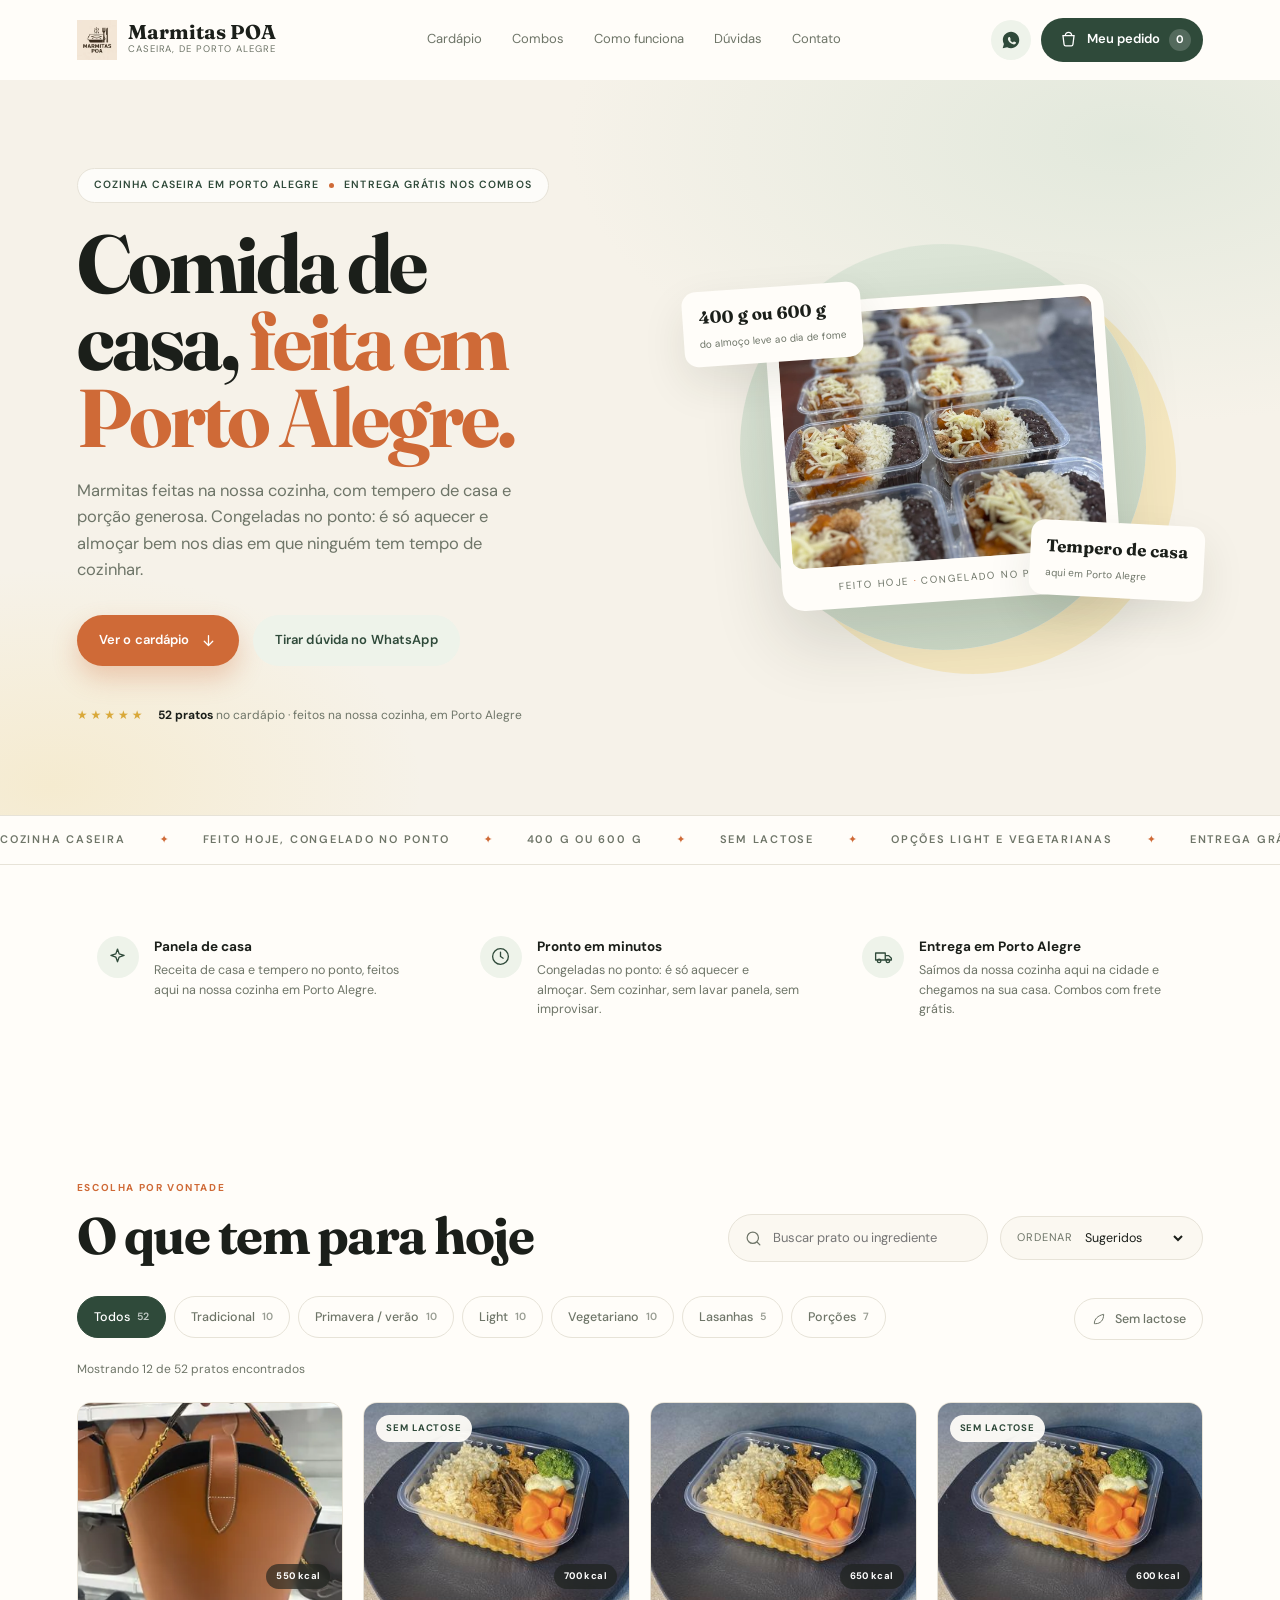
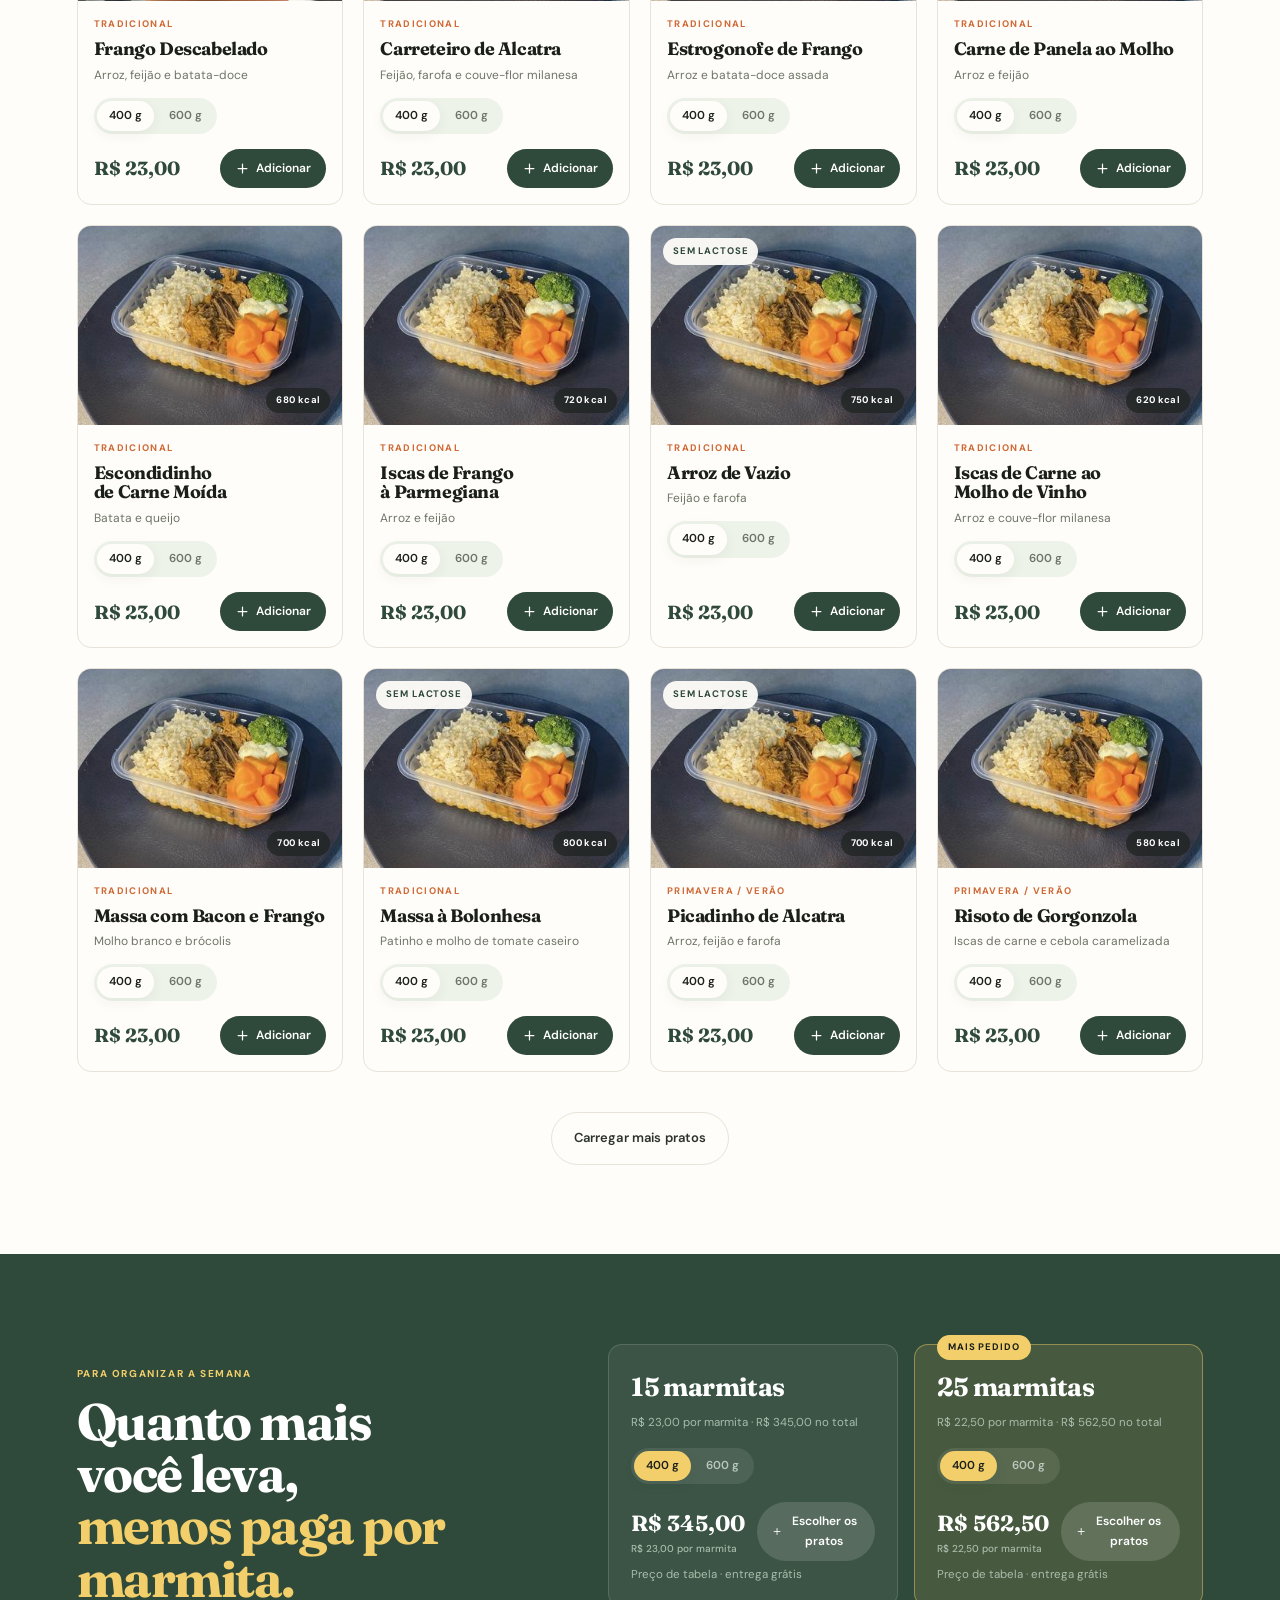
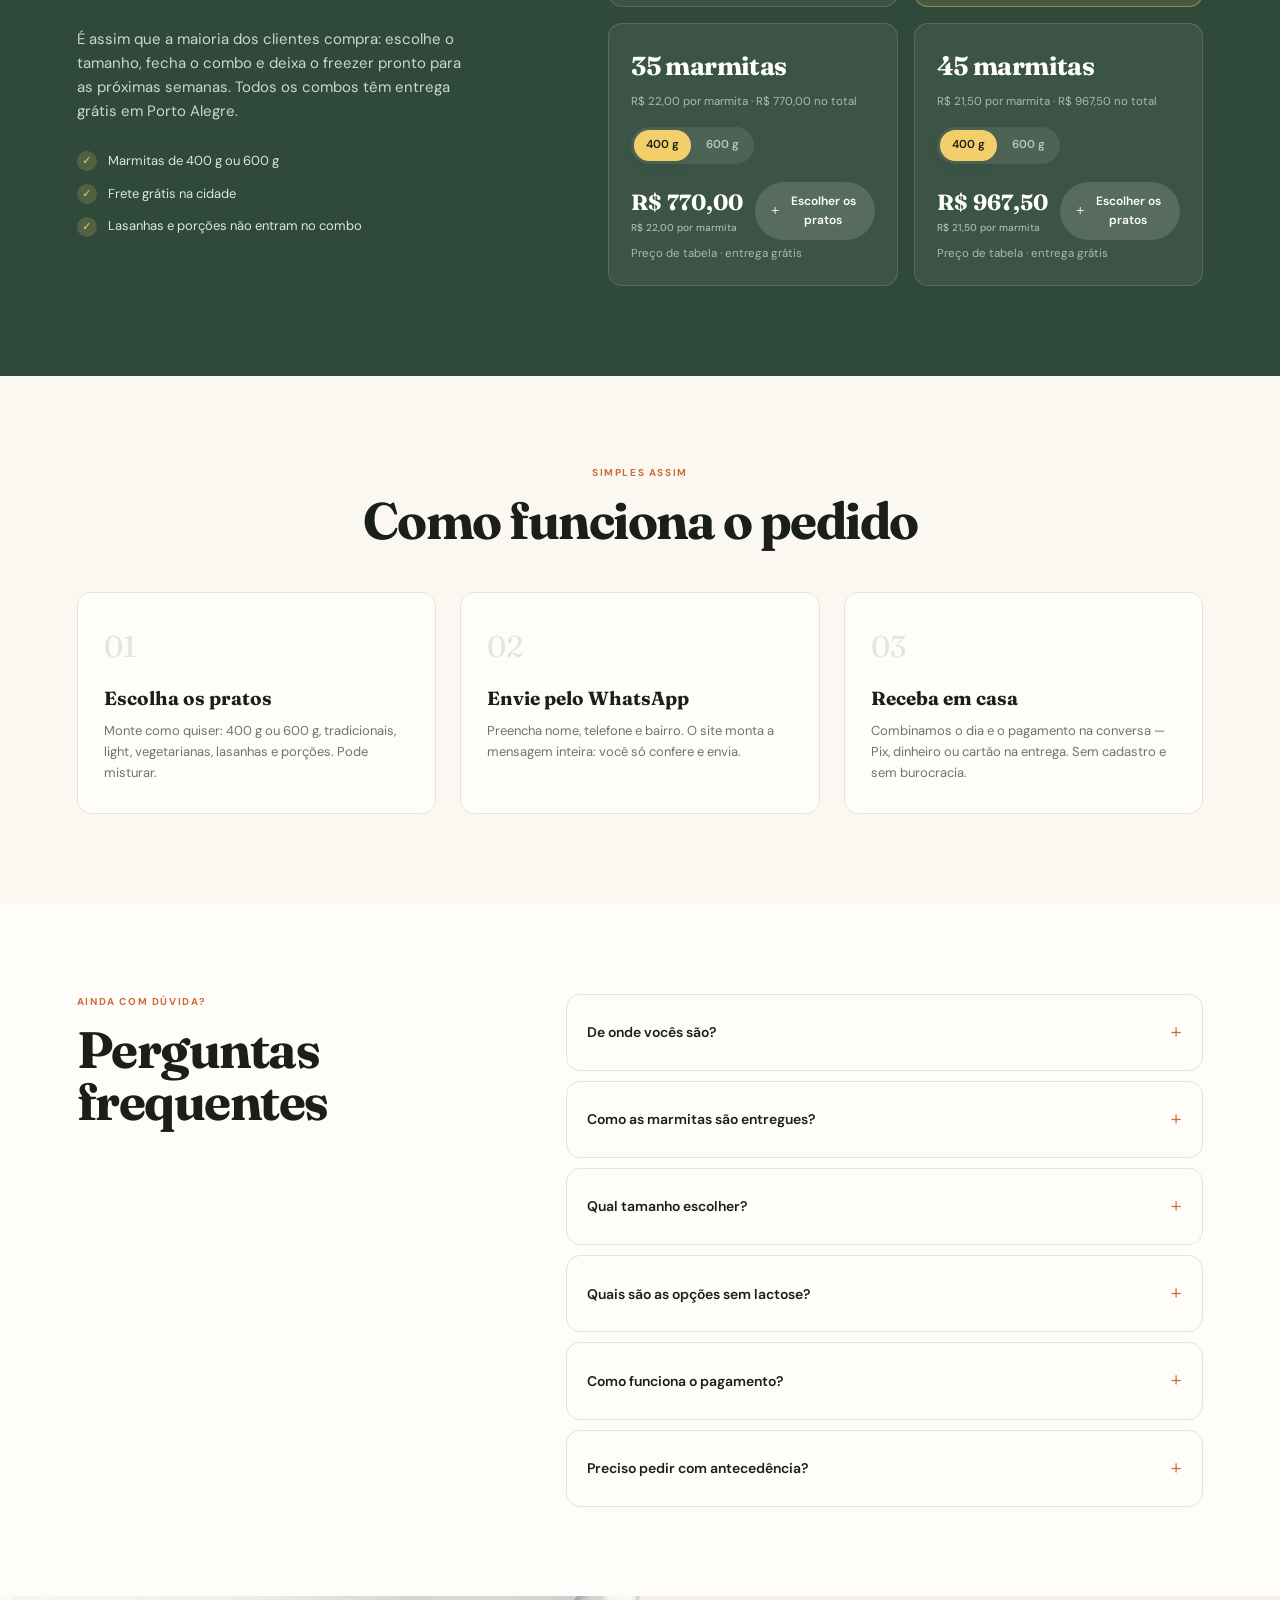
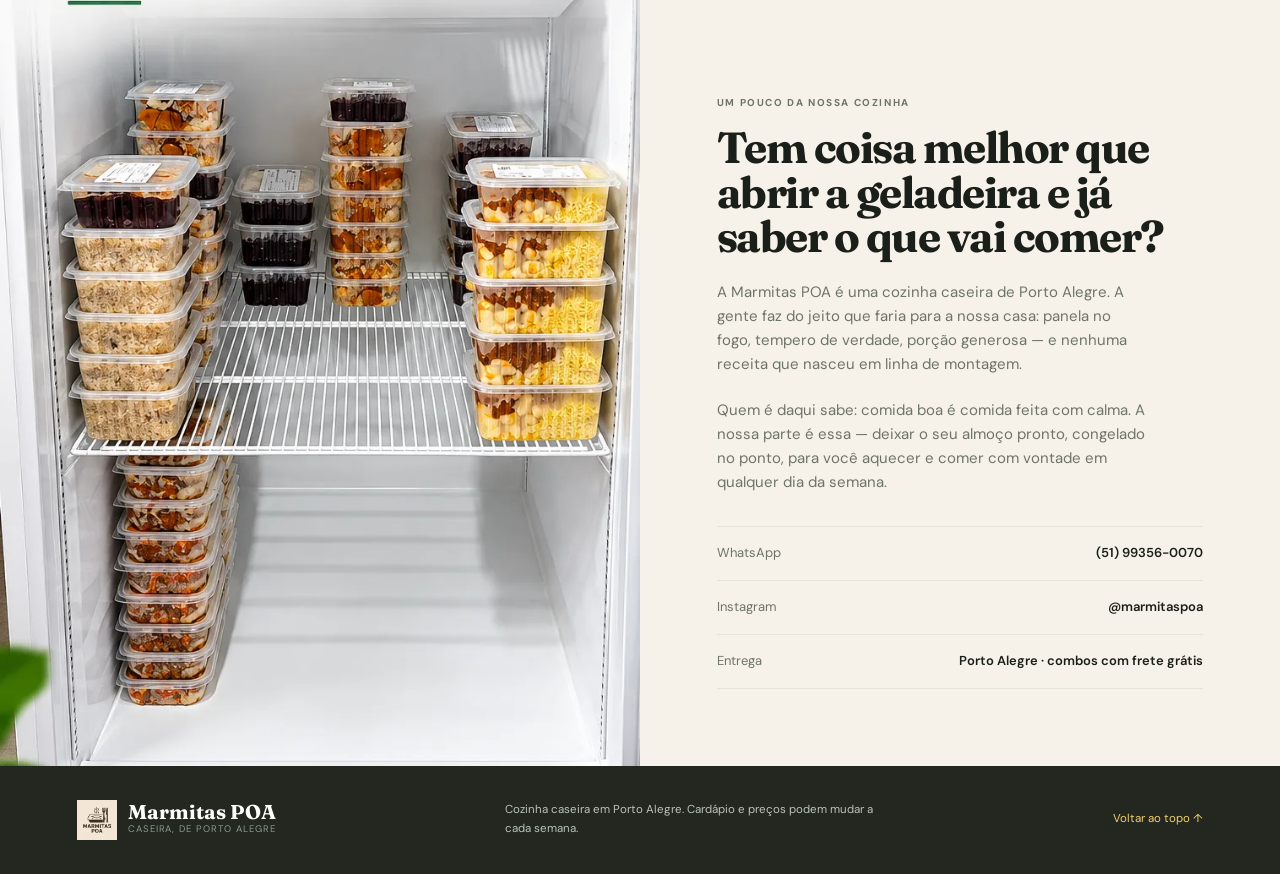
==== commit 4252c3fd: "Refactor code structure for improved readability and maintainability" ====
--- a/index.html
+++ b/index.html
@@ -102,7 +102,7 @@
         <div class="hero-art reveal" id="heroArt">
           <div class="art-halo" aria-hidden="true"></div>
           <div class="art-card">
-            <img class="art-photo" src="img/marmita-padrao.jpg" width="861" height="900" fetchpriority="high" decoding="async"
+            <img class="art-photo" src="img/produção.jpeg" width="861" height="900" fetchpriority="high" decoding="async"
               alt="Marmita caseira com arroz, carne desfiada ao molho e legumes no pote" />
             <p class="art-caption">Feito hoje <span>·</span> congelado no ponto</p>
           </div>
@@ -212,7 +212,11 @@
       </section>
 
       <section class="about" id="sobre">
-        <div class="about-visual reveal" role="img" aria-label="Marmita caseira preparada na nossa cozinha, em Porto Alegre"></div>
+        <img class="about-visual reveal" src="img/cozinha.webp"
+          srcset="img/cozinha-thumb.webp 450w, img/cozinha.webp 758w"
+          sizes="(max-width: 1080px) 100vw, 50vw" width="758" height="911"
+          loading="lazy" decoding="async"
+          alt="Freezer com as marmitas já porcionadas e etiquetadas, prontas para a semana" />
         <div class="about-copy">
           <p class="eyebrow reveal">Um pouco da nossa cozinha</p>
           <h2 class="reveal">Tem coisa melhor que abrir a geladeira e já saber o que vai comer?</h2>
--- a/styles.css
+++ b/styles.css
@@ -680,10 +680,13 @@
 /* 10. Sobre ================================================================ */
 .about { display: grid; grid-template-columns: 1fr 1fr; background: var(--cream); }
 .about-visual {
+  display: block;
+  width: 100%;
+  height: 100%;
   min-height: 460px;
-  background:
-    linear-gradient(140deg, rgba(47, 74, 58, 0.08), rgba(207, 106, 55, 0.14)),
-    url("img/marmita-padrao.jpg") center/cover;
+  object-fit: cover;
+  object-position: center;
+  background: var(--sage-2); /* fica no lugar da foto enquanto ela carrega */
 }
 .about-copy { padding: clamp(48px, 6vw, 84px) var(--pad-x); max-width: 660px; }
 .about-copy h2 { font-size: clamp(30px, 3.4vw, 46px); }
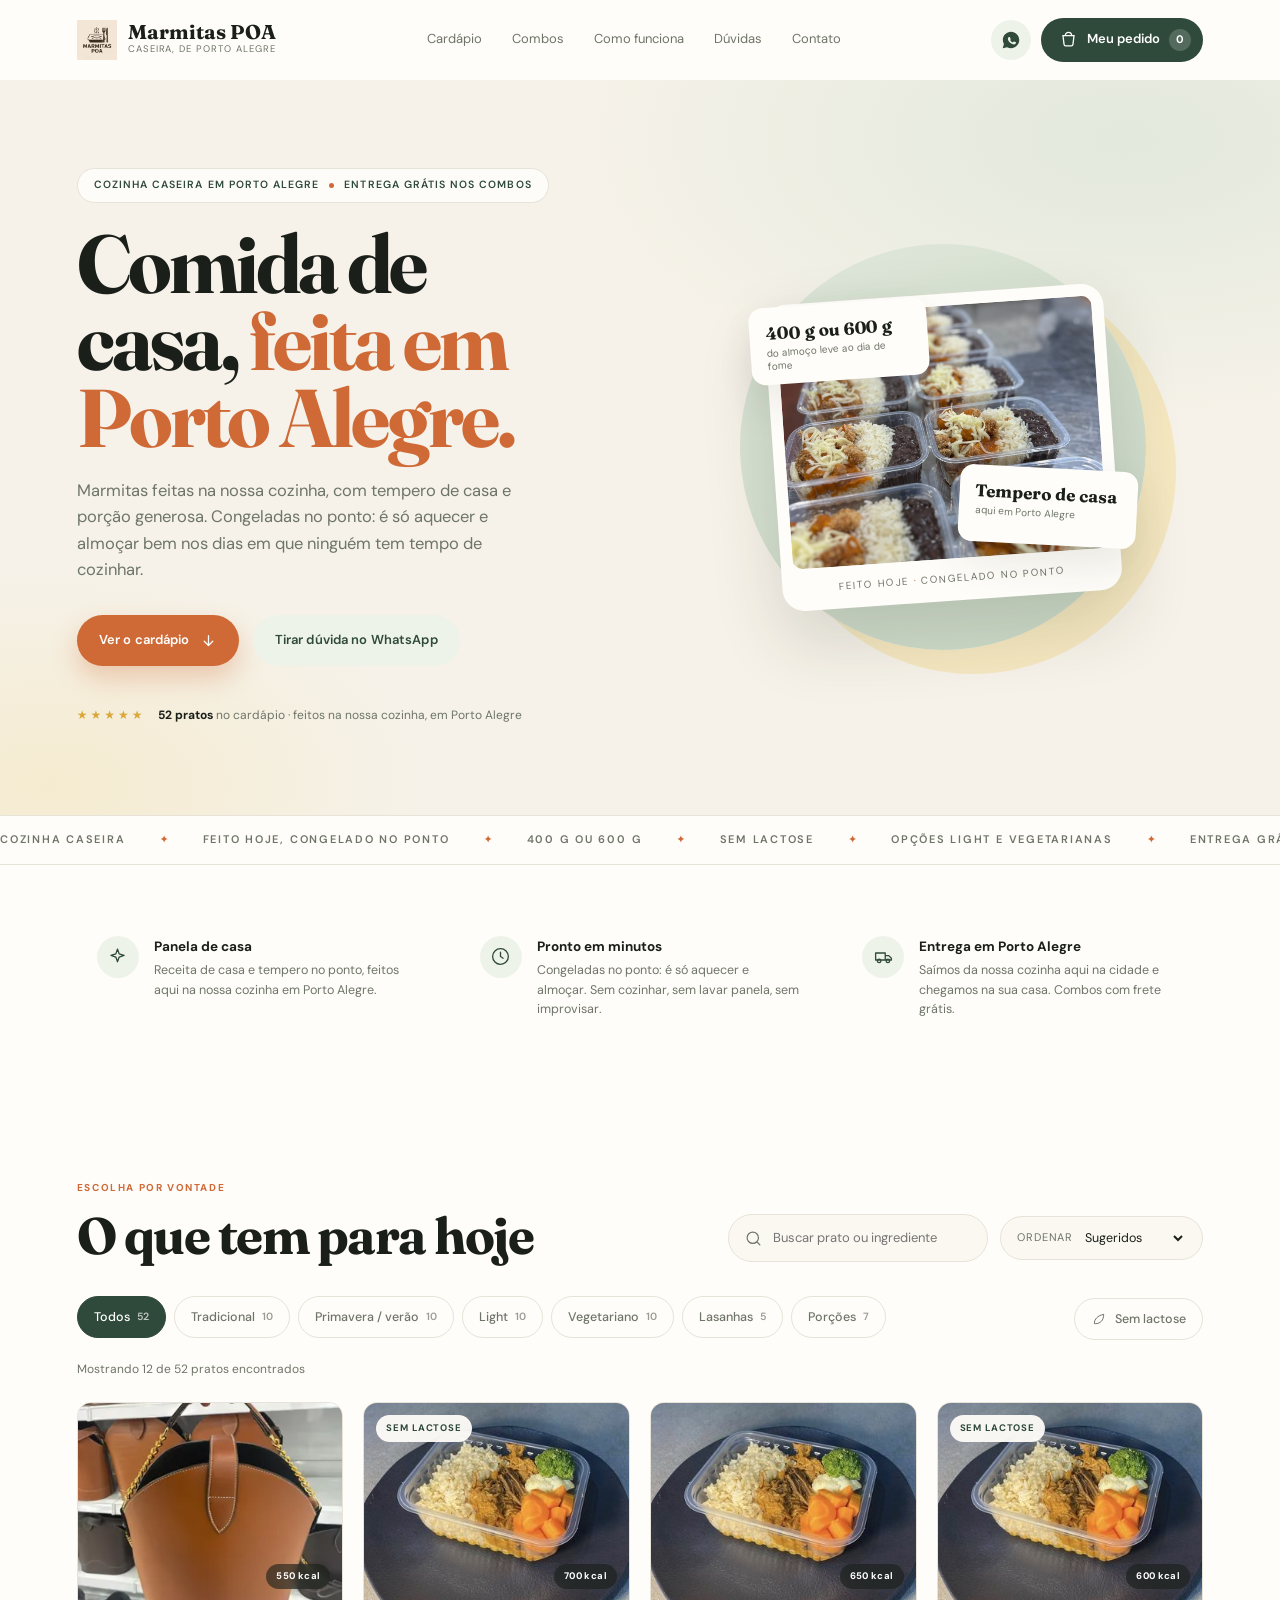
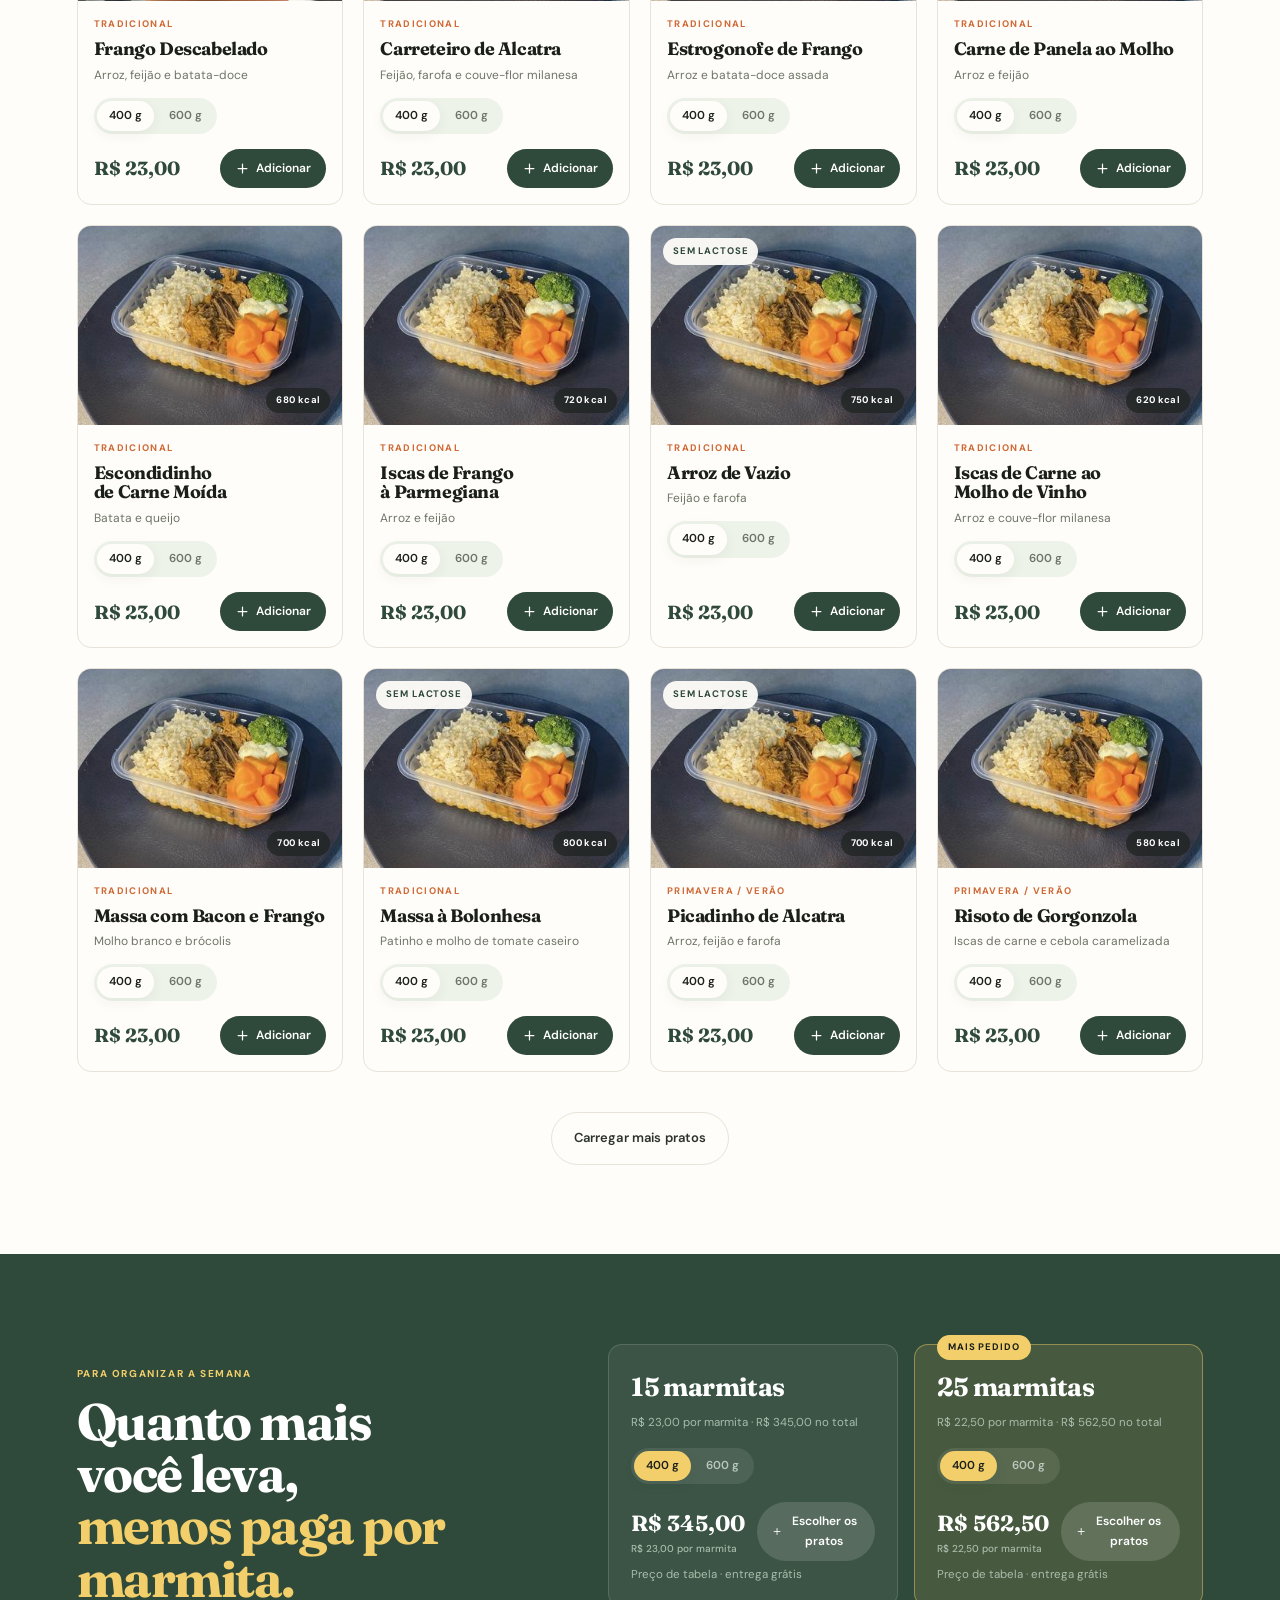
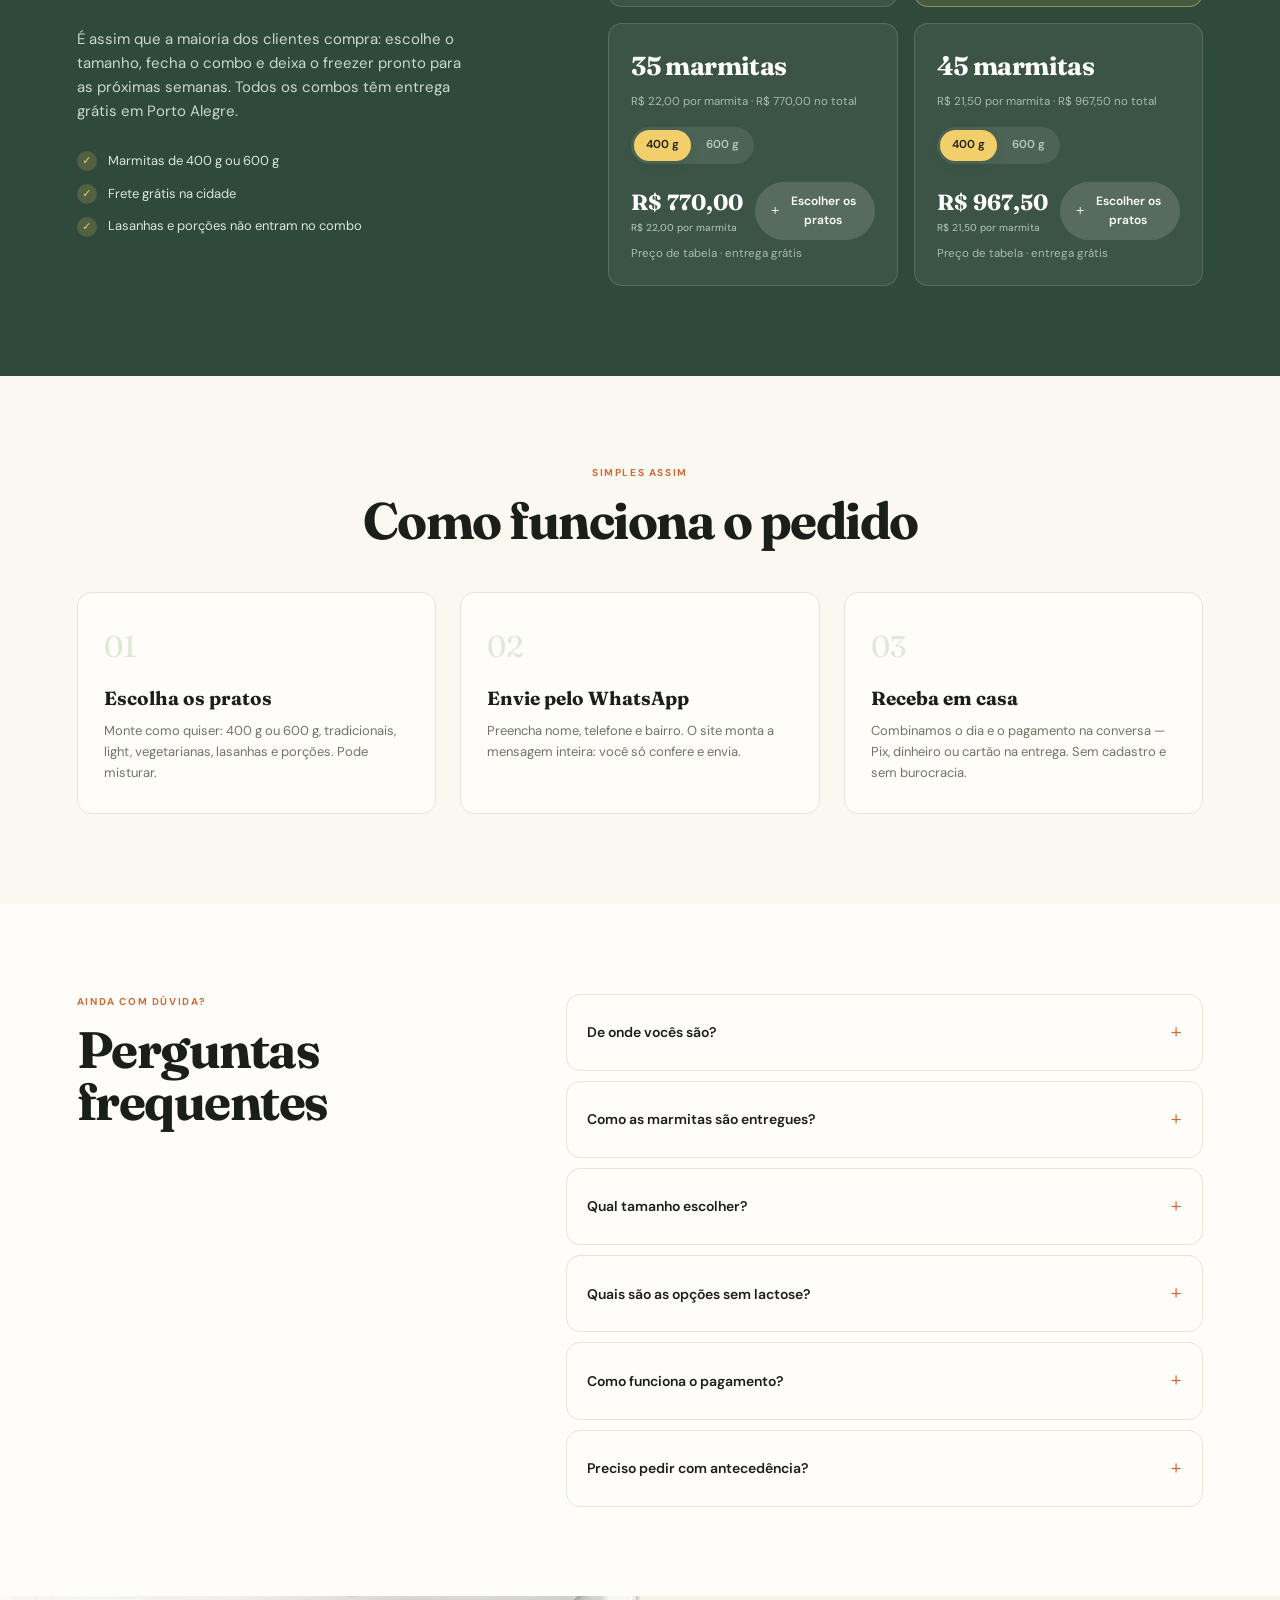
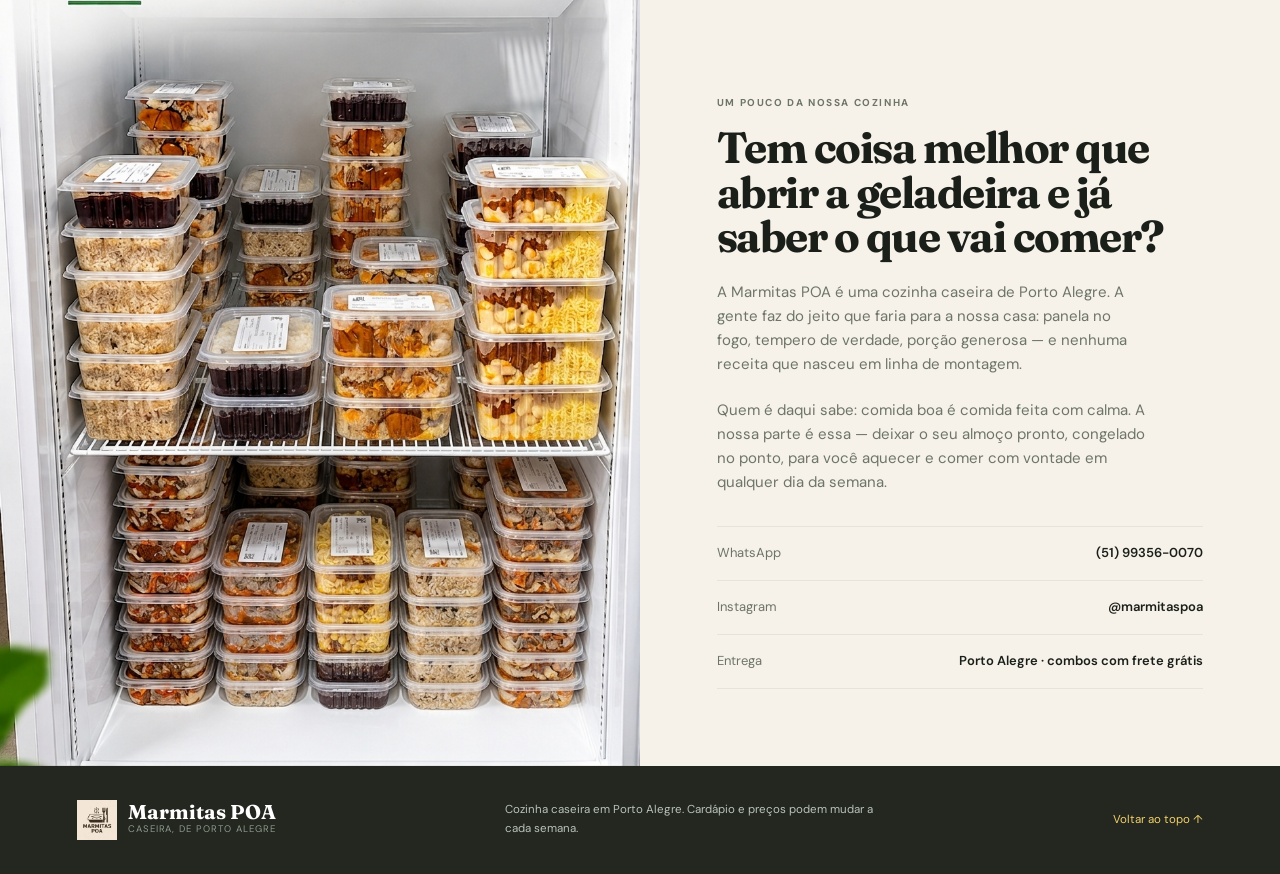
==== commit 89a6ca45: "Refactor code structure for improved readability and maintainability" ====
--- a/index.html
+++ b/index.html
@@ -101,13 +101,15 @@
 
         <div class="hero-art reveal" id="heroArt">
           <div class="art-halo" aria-hidden="true"></div>
-          <div class="art-card">
-            <img class="art-photo" src="img/produção.jpeg" width="861" height="900" fetchpriority="high" decoding="async"
-              alt="Marmita caseira com arroz, carne desfiada ao molho e legumes no pote" />
-            <p class="art-caption">Feito hoje <span>·</span> congelado no ponto</p>
-          </div>
-          <div class="float float-a"><b>400 g ou 600 g</b><small>do almoço leve ao dia de fome</small></div>
-          <div class="float float-b"><b>Tempero de casa</b><small>aqui em Porto Alegre</small></div>
+          <div class="art-stack">
+            <div class="art-card">
+              <img class="art-photo" src="img/produção.jpeg" width="861" height="900" fetchpriority="high" decoding="async"
+                alt="Marmita caseira com arroz, carne desfiada ao molho e legumes no pote" />
+              <p class="art-caption">Feito hoje <span>·</span> congelado no ponto</p>
+            </div>
+            <div class="float float-a"><b>400 g ou 600 g</b><small>do almoço leve ao dia de fome</small></div>
+            <div class="float float-b"><b>Tempero de casa</b><small>aqui em Porto Alegre</small></div>
+          </div>
         </div>
       </section>
 
@@ -212,8 +214,8 @@
       </section>
 
       <section class="about" id="sobre">
-        <img class="about-visual reveal" src="img/cozinha.webp"
-          srcset="img/cozinha-thumb.webp 450w, img/cozinha.webp 758w"
+        <img class="about-visual reveal" src="img/cozinha.jpeg"
+          srcset="img/cozinha.jpeg 450w, img/cozinha.jpeg 758w"
           sizes="(max-width: 1080px) 100vw, 50vw" width="758" height="911"
           loading="lazy" decoding="async"
           alt="Freezer com as marmitas já porcionadas e etiquetadas, prontas para a semana" />
--- a/styles.css
+++ b/styles.css
@@ -291,6 +291,10 @@
 .stars { letter-spacing: 3px; color: #d9a839; font-size: 12px; }
 
 .hero-art { position: relative; min-height: 420px; display: grid; place-items: center; will-change: transform; }
+
+/* A pilha tem exatamente a largura da moldura da foto: os cartões de frase se
+   posicionam em relação a ela, e não à altura da coluna (que muda com o texto). */
+.art-stack { position: relative; width: min(340px, 86%); }
 .art-halo {
   position: absolute;
   width: min(420px, 78%);
@@ -302,7 +306,7 @@
 .art-card {
   position: relative;
   z-index: 2;
-  width: min(340px, 86%);
+  width: 100%;
   padding: 12px 12px 14px;
   border-radius: var(--radius-lg);
   background: var(--paper);
@@ -328,16 +332,40 @@
 .float {
   position: absolute;
   z-index: 3;
+  width: 178px;
   padding: 12px 16px;
   border-radius: var(--radius);
   background: var(--paper);
   box-shadow: var(--shadow);
   animation: float 6s ease-in-out infinite;
 }
-.float b { display: block; font-family: var(--display); font-size: 17px; }
-.float small { font-size: 10px; color: var(--muted); }
-.float-a { left: 0; top: 12%; transform: rotate(-4deg); }
-.float-b { right: 0; bottom: 14%; animation-delay: 1.4s; transform: rotate(3deg); }
+/* Largura fixa e altura reservada: trocar de frase não muda o tamanho do cartão
+   (é o que evita o "pulo" na composição). */
+.float b {
+  display: block;
+  min-height: 1.2em;
+  font-family: var(--display);
+  font-size: 17px;
+  transition: opacity 0.24s var(--ease), transform 0.24s var(--ease);
+}
+.float small {
+  display: block;
+  min-height: 2.6em;
+  font-size: 10px;
+  line-height: 1.3;
+  color: var(--muted);
+  transition: opacity 0.24s var(--ease), transform 0.24s var(--ease);
+}
+
+/* Enquanto o texto troca, o conteúdo sai de cena e volta (não mexe no tamanho
+   do cartão, porque ele tem largura mínima definida). */
+.float.is-trocando b,
+.float.is-trocando small { opacity: 0; transform: translateY(-5px); }
+
+/* Presos à moldura da foto: esquerda no alto, direita embaixo, os dois por
+   fora da borda e nunca em cima da legenda. */
+.float-a { left: -7%; top: 3%; transform: rotate(-4deg); }
+.float-b { right: -7%; bottom: 18%; animation-delay: 1.4s; transform: rotate(3deg); }
 
 /* 5. Faixa e Perks ========================================================= */
 .marquee {
@@ -1016,9 +1044,11 @@
   .art-halo { width: 232px; }
   .art-card { width: 232px; padding: 10px 10px 12px; }
   .art-caption { font-size: 9px; margin-top: 9px; }
-  .float { padding: 9px 12px; }
+  .float { padding: 9px 12px; width: 152px; }
   .float b { font-size: 15px; }
   .float small { font-size: 9.5px; }
+  .float-a { left: -5%; top: 2%; }
+  .float-b { right: -5%; bottom: 21%; }
 
   .marquee { padding: 12px 0; }
   .marquee-track { animation-duration: 26s; }
